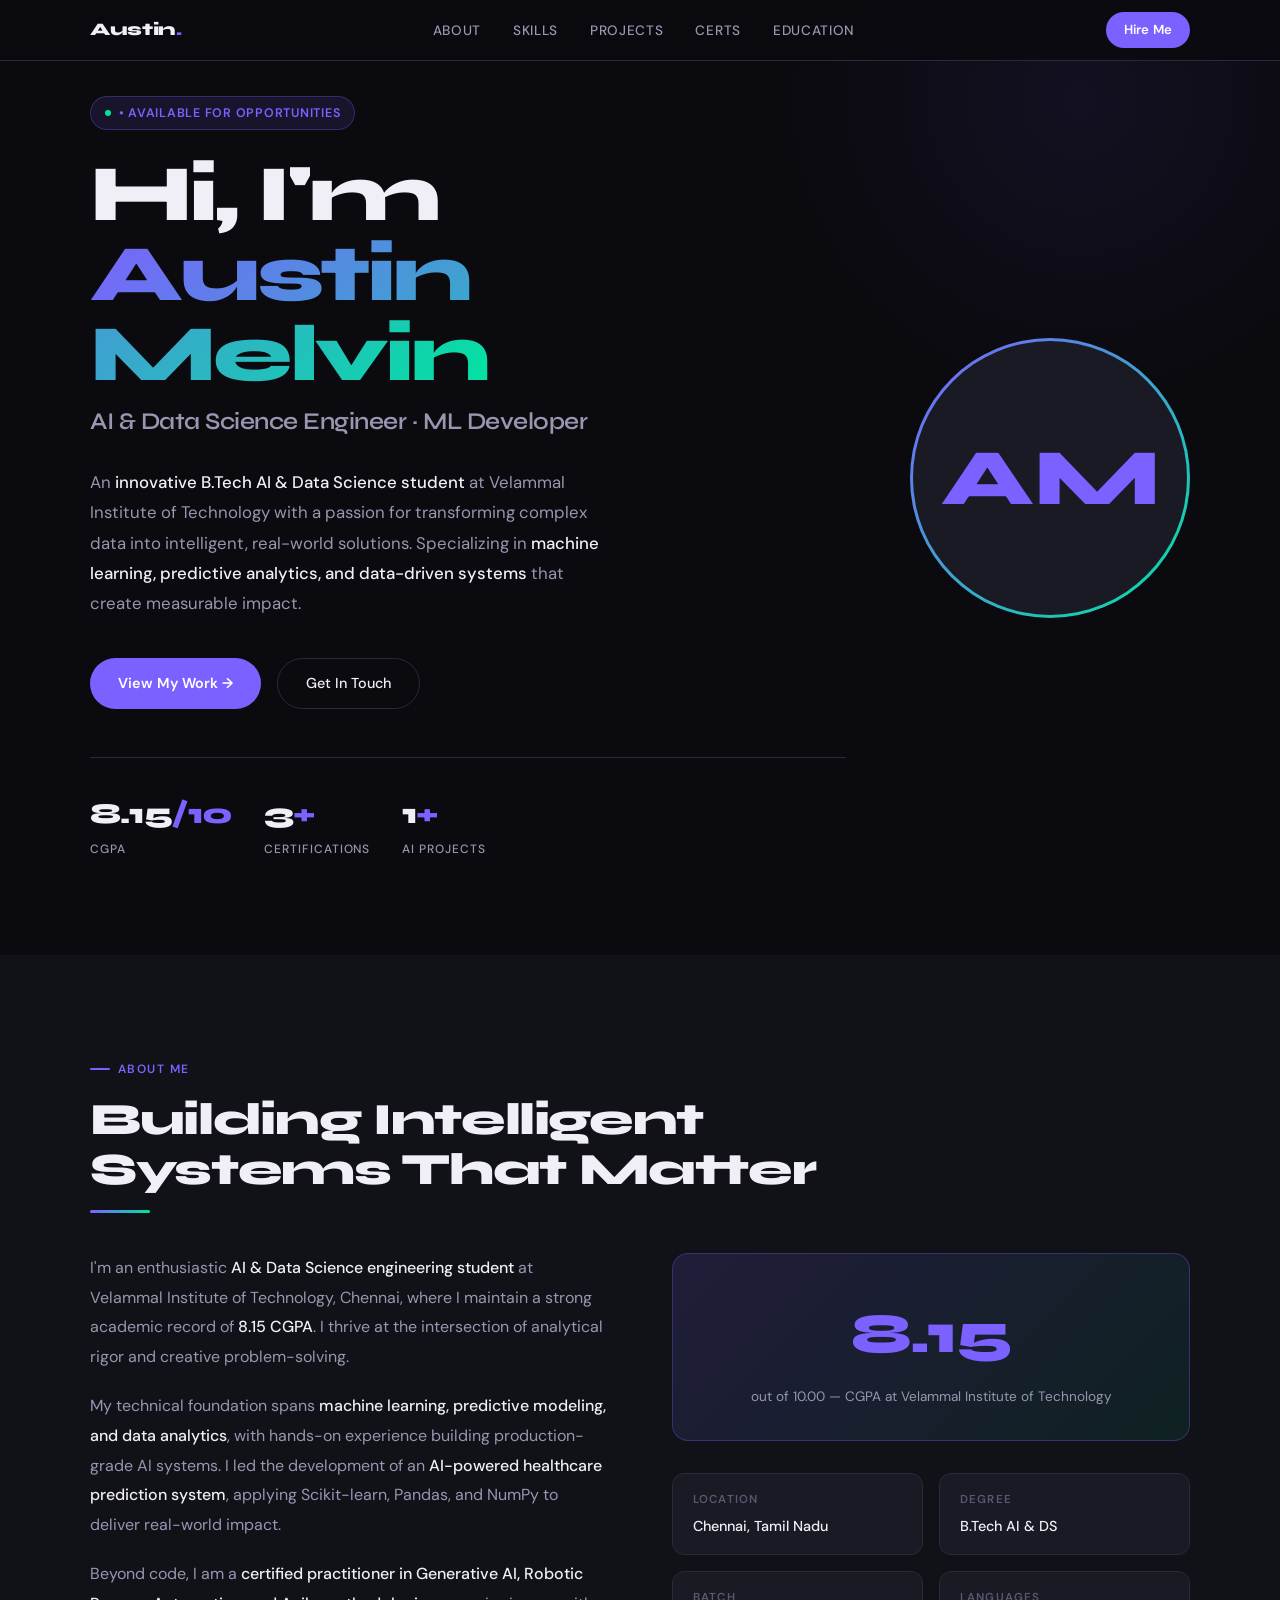
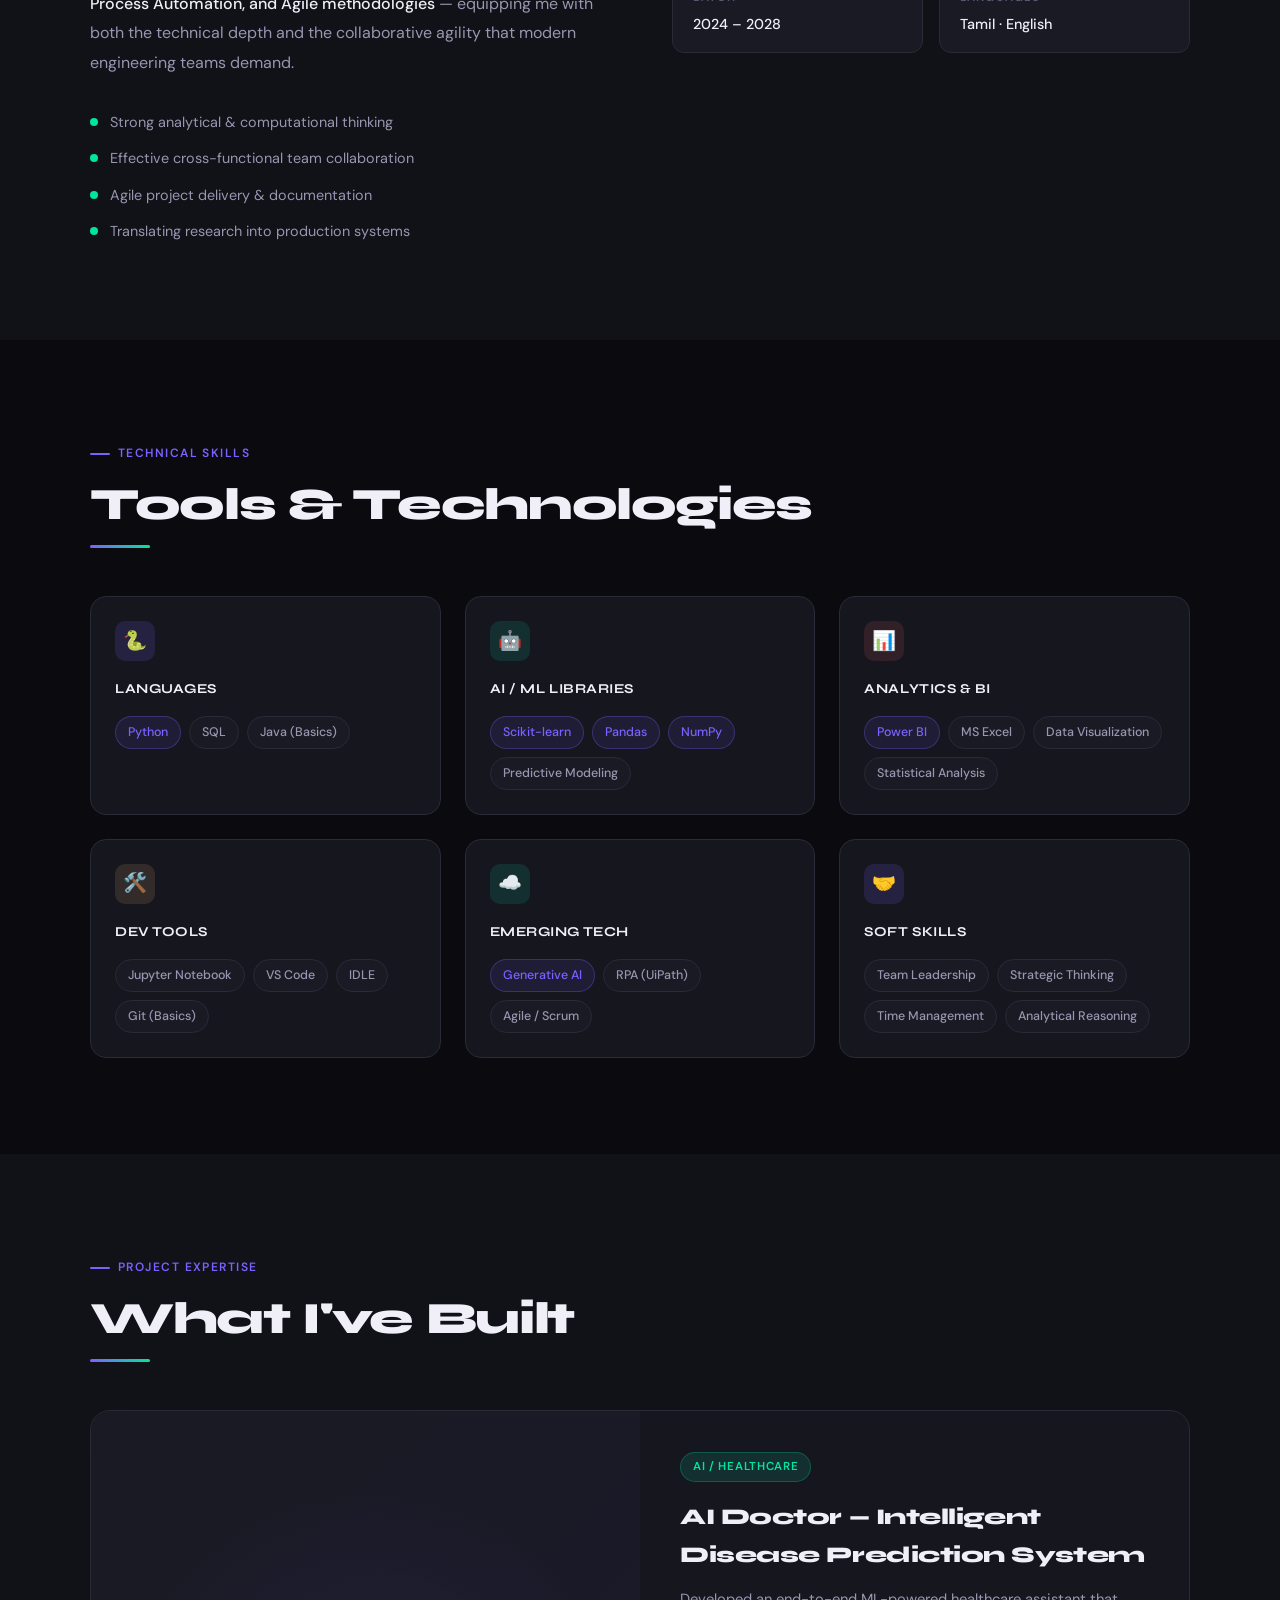
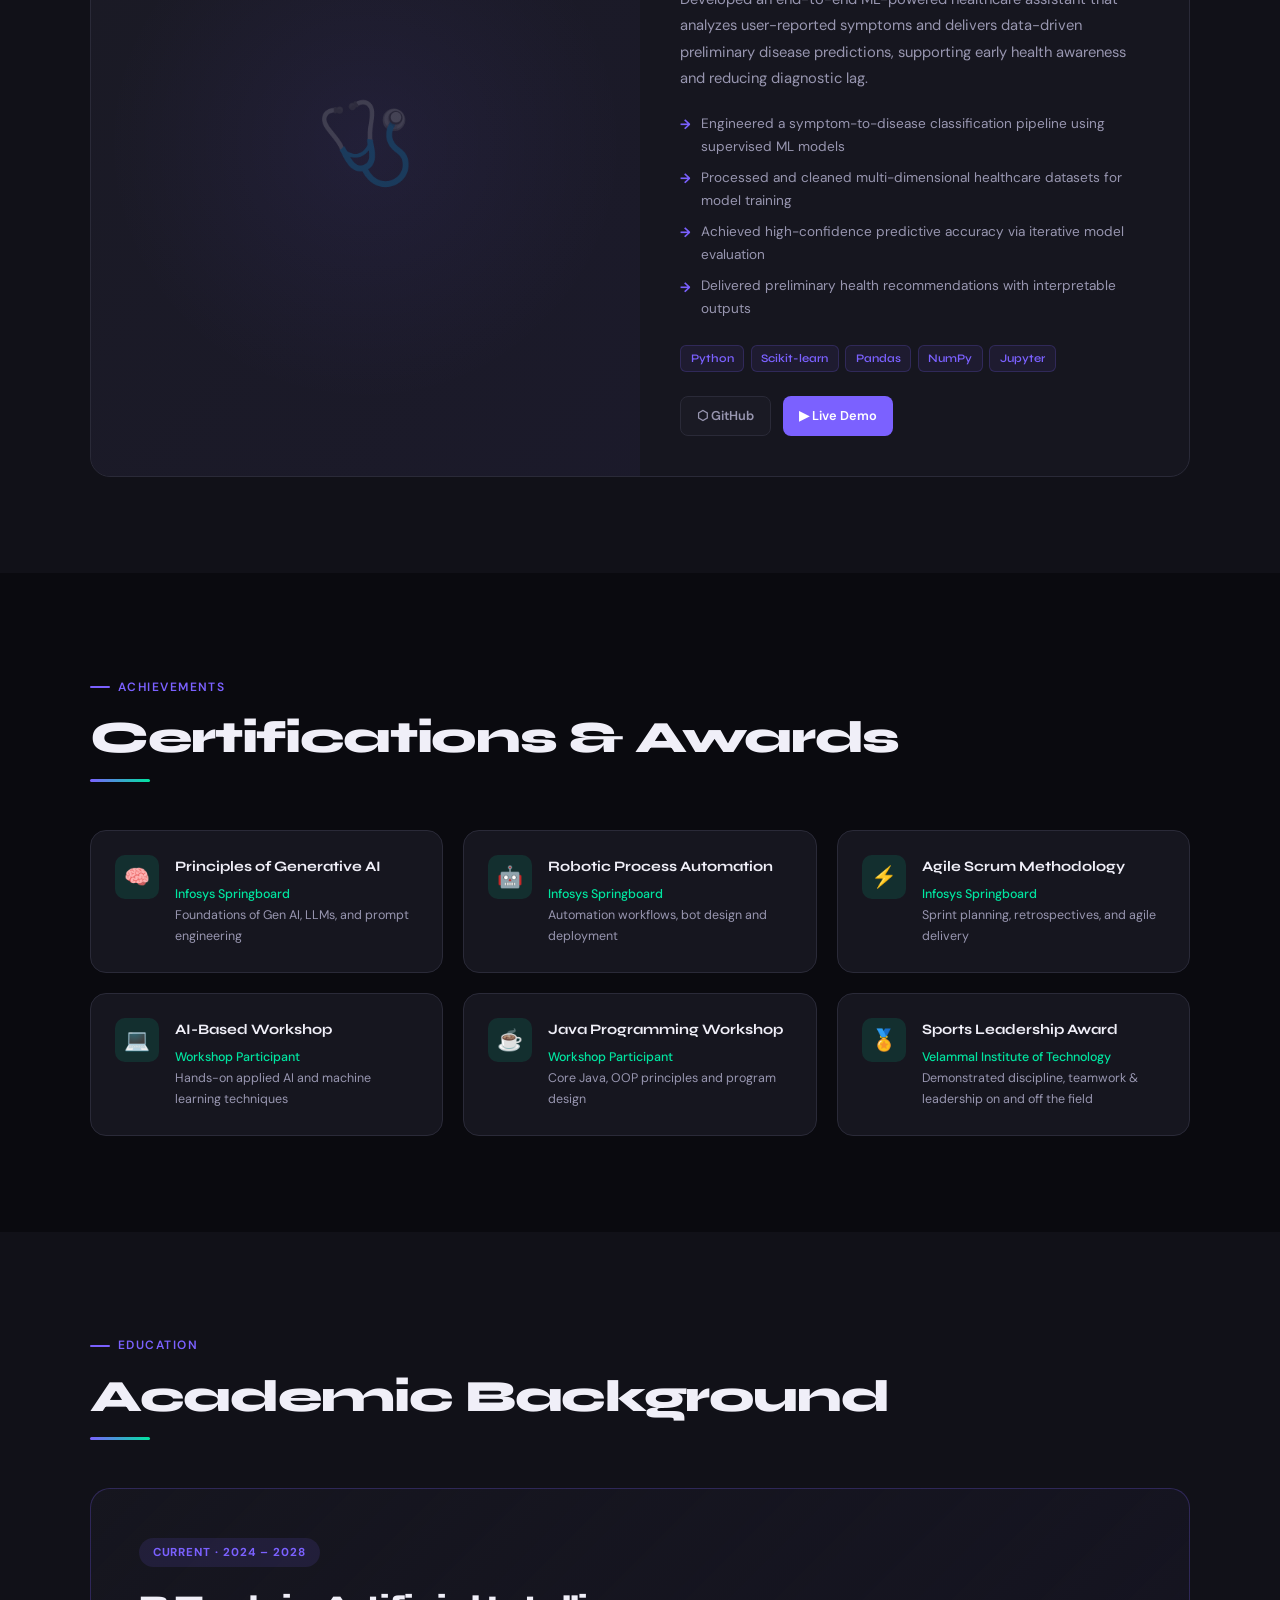
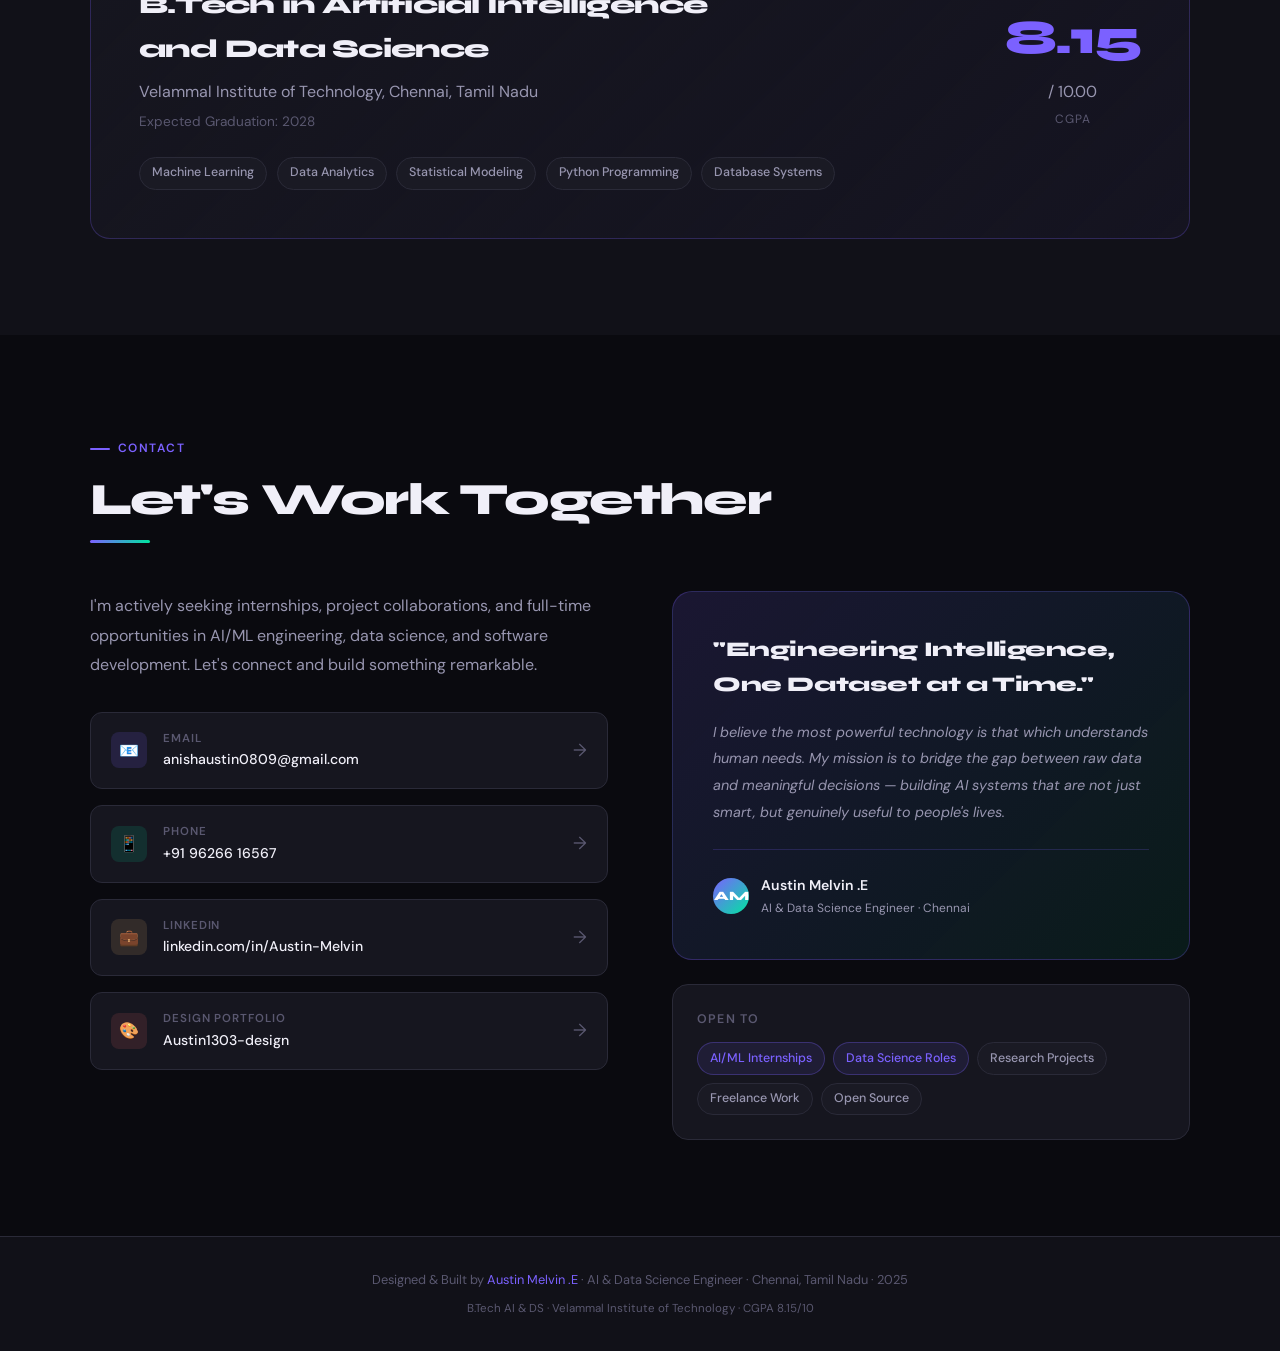
==== index.html @ 79f311dc "feat: Add index.html and vercel.json for Vercel deployment" ====
<!DOCTYPE html>
<html lang="en">
<head>
<meta charset="UTF-8">
<meta name="viewport" content="width=device-width, initial-scale=1.0">
<title>Austin Melvin | AI & Data Science Engineer</title>
<link href="https://fonts.googleapis.com/css2?family=Syne:wght@400;500;600;700;800&family=DM+Sans:ital,wght@0,300;0,400;0,500;1,300&display=swap" rel="stylesheet">
<style>
  *,*::before,*::after{box-sizing:border-box;margin:0;padding:0}
  :root{
    --bg:#0A0A0F;
    --bg2:#111118;
    --bg3:#1A1A24;
    --card:#16161F;
    --border:#2A2A38;
    --accent:#7B61FF;
    --accent2:#00E5A0;
    --accent3:#FF6B6B;
    --text:#F0EFF8;
    --muted:#9896B0;
    --subtle:#5A5870;
    --font-head:'Syne',sans-serif;
    --font-body:'DM Sans',sans-serif;
  }
  html{scroll-behavior:smooth}
  body{background:var(--bg);color:var(--text);font-family:var(--font-body);font-size:16px;line-height:1.7;overflow-x:hidden}

  /* NAV */
  nav{position:fixed;top:0;left:0;right:0;z-index:100;background:rgba(10,10,15,0.85);backdrop-filter:blur(16px);border-bottom:1px solid var(--border);padding:0 2rem}
  .nav-inner{max-width:1100px;margin:0 auto;display:flex;align-items:center;justify-content:space-between;height:60px}
  .nav-logo{font-family:var(--font-head);font-weight:800;font-size:1.1rem;color:var(--text);text-decoration:none;letter-spacing:-0.02em}
  .nav-logo span{color:var(--accent)}
  .nav-links{display:flex;gap:2rem;list-style:none}
  .nav-links a{color:var(--muted);text-decoration:none;font-size:0.85rem;font-weight:500;letter-spacing:0.05em;text-transform:uppercase;transition:color 0.2s}
  .nav-links a:hover{color:var(--text)}
  .nav-cta{background:var(--accent);color:#fff;padding:0.45rem 1.1rem;border-radius:100px;font-size:0.82rem;font-weight:600;text-decoration:none;letter-spacing:0.02em;transition:opacity 0.2s}
  .nav-cta:hover{opacity:0.85}

  /* SECTIONS */
  section{padding:6rem 2rem}
  .container{max-width:1100px;margin:0 auto}
  .section-label{display:inline-flex;align-items:center;gap:0.5rem;font-size:0.75rem;font-weight:600;letter-spacing:0.12em;text-transform:uppercase;color:var(--accent);margin-bottom:1rem}
  .section-label::before{content:'';width:20px;height:2px;background:var(--accent);border-radius:2px}
  h2.section-title{font-family:var(--font-head);font-size:clamp(2rem,4vw,2.8rem);font-weight:800;color:var(--text);letter-spacing:-0.03em;line-height:1.1;margin-bottom:1rem}

  /* HERO */
  #hero{min-height:100vh;display:flex;align-items:center;padding-top:6rem;position:relative;overflow:hidden}
  .hero-grid{display:grid;grid-template-columns:1fr auto;gap:4rem;align-items:center}
  .hero-tag{display:inline-flex;align-items:center;gap:0.5rem;background:rgba(123,97,255,0.12);border:1px solid rgba(123,97,255,0.3);color:var(--accent);padding:0.35rem 0.85rem;border-radius:100px;font-size:0.78rem;font-weight:600;letter-spacing:0.06em;text-transform:uppercase;margin-bottom:1.5rem}
  .hero-tag::before{content:'';width:6px;height:6px;border-radius:50%;background:var(--accent2);animation:pulse 2s infinite}
  @keyframes pulse{0%,100%{opacity:1}50%{opacity:0.3}}
  h1{font-family:var(--font-head);font-size:clamp(3rem,7vw,5rem);font-weight:800;letter-spacing:-0.04em;line-height:1;margin-bottom:0.5rem}
  h1 .name-accent{background:linear-gradient(135deg,var(--accent),var(--accent2));-webkit-background-clip:text;-webkit-text-fill-color:transparent;background-clip:text}
  .hero-role{font-family:var(--font-head);font-size:clamp(1.1rem,2.5vw,1.5rem);font-weight:600;color:var(--muted);margin-bottom:1.5rem;letter-spacing:-0.02em}
  .hero-bio{color:var(--muted);font-size:1.05rem;max-width:520px;margin-bottom:2.5rem;line-height:1.8}
  .hero-bio strong{color:var(--text);font-weight:500}
  .hero-actions{display:flex;gap:1rem;flex-wrap:wrap}
  .btn-primary{background:var(--accent);color:#fff;padding:0.75rem 1.75rem;border-radius:100px;font-size:0.9rem;font-weight:600;text-decoration:none;transition:all 0.2s;display:inline-flex;align-items:center;gap:0.5rem}
  .btn-primary:hover{background:#6a50ee;transform:translateY(-1px)}
  .btn-secondary{background:transparent;color:var(--text);border:1px solid var(--border);padding:0.75rem 1.75rem;border-radius:100px;font-size:0.9rem;font-weight:500;text-decoration:none;transition:all 0.2s}
  .btn-secondary:hover{border-color:var(--accent);color:var(--accent)}
  .hero-stats{display:flex;gap:2rem;margin-top:3rem;padding-top:2rem;border-top:1px solid var(--border)}
  .stat{text-align:left}
  .stat-num{font-family:var(--font-head);font-size:1.8rem;font-weight:800;color:var(--text);letter-spacing:-0.04em}
  .stat-num span{color:var(--accent)}
  .stat-label{font-size:0.75rem;color:var(--muted);text-transform:uppercase;letter-spacing:0.08em;font-weight:500}
  .hero-visual{width:280px;height:280px;position:relative;flex-shrink:0}
  .avatar-ring{width:280px;height:280px;border-radius:50%;background:linear-gradient(135deg,var(--accent),var(--accent2));padding:3px;animation:spin 12s linear infinite}
  @keyframes spin{from{transform:rotate(0deg)}to{transform:rotate(360deg)}}
  .avatar-inner{width:100%;height:100%;border-radius:50%;background:var(--bg3);display:flex;align-items:center;justify-content:center;font-family:var(--font-head);font-size:5rem;font-weight:800;color:var(--accent)}
  .hero-bg-orb{position:absolute;width:600px;height:600px;border-radius:50%;background:radial-gradient(circle,rgba(123,97,255,0.08) 0%,transparent 70%);top:-200px;right:-100px;pointer-events:none}

  /* ABOUT */
  #about{background:var(--bg2)}
  .about-grid{display:grid;grid-template-columns:1fr 1fr;gap:4rem;align-items:start}
  .about-text p{color:var(--muted);margin-bottom:1.25rem;font-size:1rem;line-height:1.85}
  .about-text p strong{color:var(--text);font-weight:500}
  .info-grid{display:grid;grid-template-columns:1fr 1fr;gap:1rem;margin-top:2rem}
  .info-item{background:var(--bg3);border:1px solid var(--border);border-radius:12px;padding:1rem 1.25rem}
  .info-label{font-size:0.72rem;text-transform:uppercase;letter-spacing:0.1em;color:var(--subtle);font-weight:600;margin-bottom:0.25rem}
  .info-val{font-size:0.9rem;color:var(--text);font-weight:500}
  .cgpa-card{background:linear-gradient(135deg,rgba(123,97,255,0.15),rgba(0,229,160,0.08));border:1px solid rgba(123,97,255,0.3);border-radius:16px;padding:2rem;text-align:center}
  .cgpa-num{font-family:var(--font-head);font-size:3.5rem;font-weight:800;color:var(--accent);letter-spacing:-0.04em}
  .cgpa-label{color:var(--muted);font-size:0.85rem;margin-top:0.25rem}
  .strength-list{margin-top:2rem;display:flex;flex-direction:column;gap:0.75rem}
  .strength-item{display:flex;align-items:center;gap:0.75rem;font-size:0.9rem;color:var(--muted)}
  .strength-dot{width:8px;height:8px;border-radius:50%;background:var(--accent2);flex-shrink:0}

  /* SKILLS */
  #skills{}
  .skills-grid{display:grid;grid-template-columns:repeat(auto-fit,minmax(260px,1fr));gap:1.5rem;margin-top:3rem}
  .skill-card{background:var(--card);border:1px solid var(--border);border-radius:16px;padding:1.5rem;transition:border-color 0.2s}
  .skill-card:hover{border-color:var(--accent)}
  .skill-card-icon{width:40px;height:40px;border-radius:10px;display:flex;align-items:center;justify-content:center;font-size:1.2rem;margin-bottom:1rem}
  .ic-purple{background:rgba(123,97,255,0.15)}
  .ic-teal{background:rgba(0,229,160,0.12)}
  .ic-coral{background:rgba(255,107,107,0.12)}
  .ic-amber{background:rgba(250,199,117,0.12)}
  .skill-card h3{font-family:var(--font-head);font-size:0.85rem;font-weight:700;color:var(--text);letter-spacing:0.04em;text-transform:uppercase;margin-bottom:1rem}
  .skill-tags{display:flex;flex-wrap:wrap;gap:0.5rem}
  .tag{background:var(--bg3);border:1px solid var(--border);color:var(--muted);padding:0.3rem 0.75rem;border-radius:100px;font-size:0.78rem;font-weight:500;transition:all 0.2s}
  .tag:hover{border-color:var(--accent);color:var(--accent)}
  .tag.featured{background:rgba(123,97,255,0.1);border-color:rgba(123,97,255,0.3);color:var(--accent)}

  /* PROJECTS */
  #projects{background:var(--bg2)}
  .projects-grid{display:grid;gap:2rem;margin-top:3rem}
  .project-card{background:var(--card);border:1px solid var(--border);border-radius:20px;overflow:hidden;display:grid;grid-template-columns:1fr 1fr;transition:transform 0.2s,border-color 0.2s}
  .project-card:hover{transform:translateY(-3px);border-color:rgba(123,97,255,0.4)}
  .project-visual{background:linear-gradient(135deg,var(--bg3) 0%,rgba(123,97,255,0.05) 100%);padding:3rem;display:flex;align-items:center;justify-content:center;position:relative;overflow:hidden}
  .project-visual::after{content:'';position:absolute;inset:0;background:radial-gradient(circle at 50% 50%,rgba(123,97,255,0.08),transparent 60%)}
  .project-icon-big{font-family:var(--font-head);font-size:5rem;font-weight:800;color:rgba(123,97,255,0.2);position:relative;z-index:1}
  .project-content{padding:2.5rem}
  .project-badge{display:inline-block;background:rgba(0,229,160,0.12);color:var(--accent2);border:1px solid rgba(0,229,160,0.25);padding:0.25rem 0.75rem;border-radius:100px;font-size:0.72rem;font-weight:600;letter-spacing:0.06em;text-transform:uppercase;margin-bottom:1rem}
  .project-content h3{font-family:var(--font-head);font-size:1.4rem;font-weight:800;color:var(--text);letter-spacing:-0.02em;margin-bottom:0.75rem}
  .project-content p{color:var(--muted);font-size:0.92rem;line-height:1.8;margin-bottom:1.25rem}
  .project-features{list-style:none;margin-bottom:1.5rem;display:flex;flex-direction:column;gap:0.5rem}
  .project-features li{display:flex;align-items:flex-start;gap:0.6rem;font-size:0.85rem;color:var(--muted)}
  .project-features li::before{content:'→';color:var(--accent);font-weight:700;flex-shrink:0;margin-top:0.1em}
  .project-tech{display:flex;flex-wrap:wrap;gap:0.4rem;margin-bottom:1.5rem}
  .tech-tag{background:rgba(123,97,255,0.08);border:1px solid rgba(123,97,255,0.2);color:var(--accent);padding:0.2rem 0.6rem;border-radius:6px;font-size:0.72rem;font-weight:600;font-family:var(--font-head)}
  .project-links{display:flex;gap:0.75rem}
  .link-btn{display:inline-flex;align-items:center;gap:0.4rem;padding:0.5rem 1rem;border-radius:8px;font-size:0.8rem;font-weight:600;text-decoration:none;transition:all 0.2s}
  .link-github{background:var(--bg3);color:var(--muted);border:1px solid var(--border)}
  .link-github:hover{border-color:var(--text);color:var(--text)}
  .link-live{background:var(--accent);color:#fff}
  .link-live:hover{background:#6a50ee}

  /* CERTIFICATIONS */
  #certifications{}
  .cert-grid{display:grid;grid-template-columns:repeat(auto-fit,minmax(280px,1fr));gap:1.25rem;margin-top:3rem}
  .cert-card{background:var(--card);border:1px solid var(--border);border-radius:16px;padding:1.5rem;display:flex;gap:1rem;align-items:flex-start;transition:border-color 0.2s}
  .cert-card:hover{border-color:rgba(0,229,160,0.35)}
  .cert-icon{width:44px;height:44px;border-radius:10px;background:rgba(0,229,160,0.12);display:flex;align-items:center;justify-content:center;flex-shrink:0;font-size:1.3rem}
  .cert-body h4{font-family:var(--font-head);font-size:0.9rem;font-weight:700;color:var(--text);margin-bottom:0.3rem}
  .cert-body p{font-size:0.78rem;color:var(--muted)}
  .cert-org{color:var(--accent2);font-weight:500;font-size:0.78rem;margin-top:0.25rem}

  /* EDUCATION */
  #education{background:var(--bg2)}
  .edu-card{background:linear-gradient(135deg,var(--card) 0%,rgba(123,97,255,0.04) 100%);border:1px solid rgba(123,97,255,0.25);border-radius:20px;padding:3rem;display:grid;grid-template-columns:1fr auto;gap:2rem;align-items:center;margin-top:3rem}
  .edu-tag{display:inline-block;background:rgba(123,97,255,0.12);color:var(--accent);padding:0.3rem 0.85rem;border-radius:100px;font-size:0.72rem;font-weight:700;letter-spacing:0.08em;text-transform:uppercase;margin-bottom:1rem}
  .edu-card h3{font-family:var(--font-head);font-size:1.6rem;font-weight:800;color:var(--text);letter-spacing:-0.03em;margin-bottom:0.5rem}
  .edu-card .institution{color:var(--muted);font-size:1rem;margin-bottom:0.25rem}
  .edu-card .year{color:var(--subtle);font-size:0.85rem}
  .cgpa-big{text-align:center}
  .cgpa-big .num{font-family:var(--font-head);font-size:3rem;font-weight:800;color:var(--accent);display:block;letter-spacing:-0.04em}
  .cgpa-big .denom{font-size:1rem;color:var(--muted)}
  .cgpa-big .lbl{font-size:0.75rem;color:var(--subtle);text-transform:uppercase;letter-spacing:0.08em;margin-top:0.25rem}

  /* CONTACT */
  #contact{}
  .contact-grid{display:grid;grid-template-columns:1fr 1fr;gap:4rem;margin-top:3rem;align-items:start}
  .contact-text p{color:var(--muted);line-height:1.85;margin-bottom:2rem}
  .contact-links{display:flex;flex-direction:column;gap:1rem}
  .contact-link{display:flex;align-items:center;gap:1rem;padding:1rem 1.25rem;background:var(--card);border:1px solid var(--border);border-radius:12px;text-decoration:none;transition:all 0.2s;color:var(--text)}
  .contact-link:hover{border-color:var(--accent);transform:translateX(4px)}
  .contact-link-icon{width:36px;height:36px;border-radius:8px;display:flex;align-items:center;justify-content:center;font-size:1rem;flex-shrink:0}
  .contact-link-text{flex:1}
  .contact-link-label{font-size:0.72rem;text-transform:uppercase;letter-spacing:0.08em;color:var(--subtle);font-weight:600}
  .contact-link-val{font-size:0.88rem;color:var(--text);font-weight:500}
  .contact-link-arrow{color:var(--subtle);font-size:1.1rem;transition:transform 0.2s}
  .contact-link:hover .contact-link-arrow{transform:translateX(3px);color:var(--accent)}
  .brand-card{background:linear-gradient(135deg,rgba(123,97,255,0.15),rgba(0,229,160,0.08));border:1px solid rgba(123,97,255,0.25);border-radius:20px;padding:2.5rem}
  .brand-card h3{font-family:var(--font-head);font-size:1.3rem;font-weight:800;color:var(--text);margin-bottom:1rem;letter-spacing:-0.02em}
  .brand-card p{color:var(--muted);font-size:0.9rem;line-height:1.85;font-style:italic}
  .brand-signature{margin-top:1.5rem;padding-top:1.5rem;border-top:1px solid rgba(123,97,255,0.2);display:flex;align-items:center;gap:0.75rem}
  .sig-avatar{width:36px;height:36px;border-radius:50%;background:linear-gradient(135deg,var(--accent),var(--accent2));display:flex;align-items:center;justify-content:center;font-family:var(--font-head);font-weight:800;font-size:0.8rem;color:#fff}
  .sig-name{font-weight:600;font-size:0.88rem;color:var(--text)}
  .sig-role{font-size:0.75rem;color:var(--muted)}

  /* FOOTER */
  footer{background:var(--bg2);border-top:1px solid var(--border);padding:2rem;text-align:center;color:var(--subtle);font-size:0.8rem}
  footer span{color:var(--accent)}

  /* DIVIDER */
  .divider{width:60px;height:3px;background:linear-gradient(90deg,var(--accent),var(--accent2));border-radius:3px;margin:1rem 0 2.5rem}

  @media(max-width:768px){
    .hero-grid,.about-grid,.contact-grid{grid-template-columns:1fr}
    .hero-visual{display:none}
    .project-card{grid-template-columns:1fr}
    .edu-card{grid-template-columns:1fr}
    nav{padding:0 1rem}
    .nav-links{display:none}
  }
</style>
</head>
<body>

<nav>
  <div class="nav-inner">
    <a href="#hero" class="nav-logo">Austin<span>.</span></a>
    <ul class="nav-links">
      <li><a href="#about">About</a></li>
      <li><a href="#skills">Skills</a></li>
      <li><a href="#projects">Projects</a></li>
      <li><a href="#certifications">Certs</a></li>
      <li><a href="#education">Education</a></li>
    </ul>
    <a href="#contact" class="nav-cta">Hire Me</a>
  </div>
</nav>

<!-- HERO -->
<section id="hero">
  <div class="hero-bg-orb"></div>
  <div class="container">
    <div class="hero-grid">
      <div>
        <div class="hero-tag">&#x2022; Available for Opportunities</div>
        <h1>Hi, I'm<br><span class="name-accent">Austin Melvin</span></h1>
        <p class="hero-role">AI & Data Science Engineer · ML Developer</p>
        <p class="hero-bio">
          An <strong>innovative B.Tech AI & Data Science student</strong> at Velammal Institute of Technology with a passion for transforming complex data into intelligent, real-world solutions. Specializing in <strong>machine learning, predictive analytics, and data-driven systems</strong> that create measurable impact.
        </p>
        <div class="hero-actions">
          <a href="#projects" class="btn-primary">View My Work →</a>
          <a href="mailto:anishaustin0809@gmail.com" class="btn-secondary">Get In Touch</a>
        </div>
        <div class="hero-stats">
          <div class="stat">
            <div class="stat-num">8.15<span>/10</span></div>
            <div class="stat-label">CGPA</div>
          </div>
          <div class="stat">
            <div class="stat-num">3<span>+</span></div>
            <div class="stat-label">Certifications</div>
          </div>
          <div class="stat">
            <div class="stat-num">1<span>+</span></div>
            <div class="stat-label">AI Projects</div>
          </div>
        </div>
      </div>
      <div class="hero-visual">
        <div class="avatar-ring">
          <div class="avatar-inner">AM</div>
        </div>
      </div>
    </div>
  </div>
</section>

<!-- ABOUT -->
<section id="about">
  <div class="container">
    <div class="section-label">About Me</div>
    <h2 class="section-title">Building Intelligent<br>Systems That Matter</h2>
    <div class="divider"></div>
    <div class="about-grid">
      <div class="about-text">
        <p>I'm an enthusiastic <strong>AI & Data Science engineering student</strong> at Velammal Institute of Technology, Chennai, where I maintain a strong academic record of <strong>8.15 CGPA</strong>. I thrive at the intersection of analytical rigor and creative problem-solving.</p>
        <p>My technical foundation spans <strong>machine learning, predictive modeling, and data analytics</strong>, with hands-on experience building production-grade AI systems. I led the development of an <strong>AI-powered healthcare prediction system</strong>, applying Scikit-learn, Pandas, and NumPy to deliver real-world impact.</p>
        <p>Beyond code, I am a <strong>certified practitioner in Generative AI, Robotic Process Automation, and Agile methodologies</strong> — equipping me with both the technical depth and the collaborative agility that modern engineering teams demand.</p>
        <div class="strength-list">
          <div class="strength-item"><div class="strength-dot"></div>Strong analytical & computational thinking</div>
          <div class="strength-item"><div class="strength-dot"></div>Effective cross-functional team collaboration</div>
          <div class="strength-item"><div class="strength-dot"></div>Agile project delivery & documentation</div>
          <div class="strength-item"><div class="strength-dot"></div>Translating research into production systems</div>
        </div>
      </div>
      <div>
        <div class="cgpa-card" style="margin-bottom:1.5rem">
          <div class="cgpa-num">8.15</div>
          <div class="cgpa-label">out of 10.00 — CGPA at Velammal Institute of Technology</div>
        </div>
        <div class="info-grid">
          <div class="info-item">
            <div class="info-label">Location</div>
            <div class="info-val">Chennai, Tamil Nadu</div>
          </div>
          <div class="info-item">
            <div class="info-label">Degree</div>
            <div class="info-val">B.Tech AI & DS</div>
          </div>
          <div class="info-item">
            <div class="info-label">Batch</div>
            <div class="info-val">2024 – 2028</div>
          </div>
          <div class="info-item">
            <div class="info-label">Languages</div>
            <div class="info-val">Tamil · English</div>
          </div>
        </div>
      </div>
    </div>
  </div>
</section>

<!-- SKILLS -->
<section id="skills">
  <div class="container">
    <div class="section-label">Technical Skills</div>
    <h2 class="section-title">Tools & Technologies</h2>
    <div class="divider"></div>
    <div class="skills-grid">
      <div class="skill-card">
        <div class="skill-card-icon ic-purple">🐍</div>
        <h3>Languages</h3>
        <div class="skill-tags">
          <span class="tag featured">Python</span>
          <span class="tag">SQL</span>
          <span class="tag">Java (Basics)</span>
        </div>
      </div>
      <div class="skill-card">
        <div class="skill-card-icon ic-teal">🤖</div>
        <h3>AI / ML Libraries</h3>
        <div class="skill-tags">
          <span class="tag featured">Scikit-learn</span>
          <span class="tag featured">Pandas</span>
          <span class="tag featured">NumPy</span>
          <span class="tag">Predictive Modeling</span>
        </div>
      </div>
      <div class="skill-card">
        <div class="skill-card-icon ic-coral">📊</div>
        <h3>Analytics & BI</h3>
        <div class="skill-tags">
          <span class="tag featured">Power BI</span>
          <span class="tag">MS Excel</span>
          <span class="tag">Data Visualization</span>
          <span class="tag">Statistical Analysis</span>
        </div>
      </div>
      <div class="skill-card">
        <div class="skill-card-icon ic-amber">🛠️</div>
        <h3>Dev Tools</h3>
        <div class="skill-tags">
          <span class="tag">Jupyter Notebook</span>
          <span class="tag">VS Code</span>
          <span class="tag">IDLE</span>
          <span class="tag">Git (Basics)</span>
        </div>
      </div>
      <div class="skill-card">
        <div class="skill-card-icon ic-teal">☁️</div>
        <h3>Emerging Tech</h3>
        <div class="skill-tags">
          <span class="tag featured">Generative AI</span>
          <span class="tag">RPA (UiPath)</span>
          <span class="tag">Agile / Scrum</span>
        </div>
      </div>
      <div class="skill-card">
        <div class="skill-card-icon ic-purple">🤝</div>
        <h3>Soft Skills</h3>
        <div class="skill-tags">
          <span class="tag">Team Leadership</span>
          <span class="tag">Strategic Thinking</span>
          <span class="tag">Time Management</span>
          <span class="tag">Analytical Reasoning</span>
        </div>
      </div>
    </div>
  </div>
</section>

<!-- PROJECTS -->
<section id="projects">
  <div class="container">
    <div class="section-label">Project Expertise</div>
    <h2 class="section-title">What I've Built</h2>
    <div class="divider"></div>
    <div class="projects-grid">
      <div class="project-card">
        <div class="project-visual">
          <div class="project-icon-big">🩺</div>
        </div>
        <div class="project-content">
          <div class="project-badge">AI / Healthcare</div>
          <h3>AI Doctor — Intelligent Disease Prediction System</h3>
          <p>Developed an end-to-end ML-powered healthcare assistant that analyzes user-reported symptoms and delivers data-driven preliminary disease predictions, supporting early health awareness and reducing diagnostic lag.</p>
          <ul class="project-features">
            <li>Engineered a symptom-to-disease classification pipeline using supervised ML models</li>
            <li>Processed and cleaned multi-dimensional healthcare datasets for model training</li>
            <li>Achieved high-confidence predictive accuracy via iterative model evaluation</li>
            <li>Delivered preliminary health recommendations with interpretable outputs</li>
          </ul>
          <div class="project-tech">
            <span class="tech-tag">Python</span>
            <span class="tech-tag">Scikit-learn</span>
            <span class="tech-tag">Pandas</span>
            <span class="tech-tag">NumPy</span>
            <span class="tech-tag">Jupyter</span>
          </div>
          <div class="project-links">
            <a href="https://github.com/Austin1303-design/mediai-doctor" target="_blank" class="link-btn link-github">⬡ GitHub</a>
            <a href="https://github.com/Austin1303-design/mediai-doctor" target="_blank" class="link-btn link-live">▶ Live Demo</a>
          </div>
        </div>
      </div>
    </div>
  </div>
</section>

<!-- CERTIFICATIONS -->
<section id="certifications">
  <div class="container">
    <div class="section-label">Achievements</div>
    <h2 class="section-title">Certifications & Awards</h2>
    <div class="divider"></div>
    <div class="cert-grid">
      <div class="cert-card">
        <div class="cert-icon">🧠</div>
        <div class="cert-body">
          <h4>Principles of Generative AI</h4>
          <div class="cert-org">Infosys Springboard</div>
          <p>Foundations of Gen AI, LLMs, and prompt engineering</p>
        </div>
      </div>
      <div class="cert-card">
        <div class="cert-icon">🤖</div>
        <div class="cert-body">
          <h4>Robotic Process Automation</h4>
          <div class="cert-org">Infosys Springboard</div>
          <p>Automation workflows, bot design and deployment</p>
        </div>
      </div>
      <div class="cert-card">
        <div class="cert-icon">⚡</div>
        <div class="cert-body">
          <h4>Agile Scrum Methodology</h4>
          <div class="cert-org">Infosys Springboard</div>
          <p>Sprint planning, retrospectives, and agile delivery</p>
        </div>
      </div>
      <div class="cert-card">
        <div class="cert-icon">💻</div>
        <div class="cert-body">
          <h4>AI-Based Workshop</h4>
          <div class="cert-org">Workshop Participant</div>
          <p>Hands-on applied AI and machine learning techniques</p>
        </div>
      </div>
      <div class="cert-card">
        <div class="cert-icon">☕</div>
        <div class="cert-body">
          <h4>Java Programming Workshop</h4>
          <div class="cert-org">Workshop Participant</div>
          <p>Core Java, OOP principles and program design</p>
        </div>
      </div>
      <div class="cert-card">
        <div class="cert-icon">🏅</div>
        <div class="cert-body">
          <h4>Sports Leadership Award</h4>
          <div class="cert-org">Velammal Institute of Technology</div>
          <p>Demonstrated discipline, teamwork & leadership on and off the field</p>
        </div>
      </div>
    </div>
  </div>
</section>

<!-- EDUCATION -->
<section id="education">
  <div class="container">
    <div class="section-label">Education</div>
    <h2 class="section-title">Academic Background</h2>
    <div class="divider"></div>
    <div class="edu-card">
      <div>
        <div class="edu-tag">Current · 2024 – 2028</div>
        <h3>B.Tech in Artificial Intelligence<br>and Data Science</h3>
        <p class="institution">Velammal Institute of Technology, Chennai, Tamil Nadu</p>
        <p class="year">Expected Graduation: 2028</p>
        <div style="margin-top:1.5rem;display:flex;flex-wrap:wrap;gap:0.6rem">
          <span class="tag">Machine Learning</span>
          <span class="tag">Data Analytics</span>
          <span class="tag">Statistical Modeling</span>
          <span class="tag">Python Programming</span>
          <span class="tag">Database Systems</span>
        </div>
      </div>
      <div class="cgpa-big">
        <span class="num">8.15</span>
        <span class="denom">/ 10.00</span>
        <div class="lbl">CGPA</div>
      </div>
    </div>
  </div>
</section>

<!-- CONTACT -->
<section id="contact">
  <div class="container">
    <div class="section-label">Contact</div>
    <h2 class="section-title">Let's Work Together</h2>
    <div class="divider"></div>
    <div class="contact-grid">
      <div>
        <div class="contact-text">
          <p>I'm actively seeking internships, project collaborations, and full-time opportunities in AI/ML engineering, data science, and software development. Let's connect and build something remarkable.</p>
        </div>
        <div class="contact-links">
          <a href="mailto:anishaustin0809@gmail.com" class="contact-link">
            <div class="contact-link-icon ic-purple">📧</div>
            <div class="contact-link-text">
              <div class="contact-link-label">Email</div>
              <div class="contact-link-val">anishaustin0809@gmail.com</div>
            </div>
            <div class="contact-link-arrow">→</div>
          </a>
          <a href="tel:+919626616567" class="contact-link">
            <div class="contact-link-icon ic-teal">📱</div>
            <div class="contact-link-text">
              <div class="contact-link-label">Phone</div>
              <div class="contact-link-val">+91 96266 16567</div>
            </div>
            <div class="contact-link-arrow">→</div>
          </a>
          <a href="https://www.linkedin.com/in/austin-melvin-031b37413" target="_blank" class="contact-link">
            <div class="contact-link-icon ic-amber">💼</div>
            <div class="contact-link-text">
              <div class="contact-link-label">LinkedIn</div>
              <div class="contact-link-val">linkedin.com/in/Austin-Melvin</div>
            </div>
            <div class="contact-link-arrow">→</div>
          </a>
          <a href="https://behance.net/Austin1303-design" target="_blank" class="contact-link">
            <div class="contact-link-icon ic-coral">🎨</div>
            <div class="contact-link-text">
              <div class="contact-link-label">Design Portfolio</div>
              <div class="contact-link-val">Austin1303-design</div>
            </div>
            <div class="contact-link-arrow">→</div>
          </a>
        </div>
      </div>
      <div>
        <div class="brand-card">
          <h3>"Engineering Intelligence,<br>One Dataset at a Time."</h3>
          <p>I believe the most powerful technology is that which understands human needs. My mission is to bridge the gap between raw data and meaningful decisions — building AI systems that are not just smart, but genuinely useful to people's lives.</p>
          <div class="brand-signature">
            <div class="sig-avatar">AM</div>
            <div>
              <div class="sig-name">Austin Melvin .E</div>
              <div class="sig-role">AI & Data Science Engineer · Chennai</div>
            </div>
          </div>
        </div>
        <div style="margin-top:1.5rem;background:var(--card);border:1px solid var(--border);border-radius:16px;padding:1.5rem">
          <div style="font-size:0.78rem;text-transform:uppercase;letter-spacing:0.1em;color:var(--subtle);font-weight:600;margin-bottom:0.75rem">Open To</div>
          <div style="display:flex;flex-wrap:wrap;gap:0.5rem">
            <span class="tag featured">AI/ML Internships</span>
            <span class="tag featured">Data Science Roles</span>
            <span class="tag">Research Projects</span>
            <span class="tag">Freelance Work</span>
            <span class="tag">Open Source</span>
          </div>
        </div>
      </div>
    </div>
  </div>
</section>

<footer>
  <p>Designed & Built by <span>Austin Melvin .E</span> · AI & Data Science Engineer · Chennai, Tamil Nadu · 2025</p>
  <p style="margin-top:0.5rem;font-size:0.72rem">B.Tech AI & DS · Velammal Institute of Technology · CGPA 8.15/10</p>
</footer>

<script>
  document.querySelectorAll('a[href^="#"]').forEach(a=>{
    a.addEventListener('click',e=>{
      const t=document.querySelector(a.getAttribute('href'));
      if(t){e.preventDefault();t.scrollIntoView({behavior:'smooth'})}
    })
  });
  const obs=new IntersectionObserver(entries=>{
    entries.forEach(e=>{if(e.isIntersecting)e.target.style.opacity='1'})
  },{threshold:0.1});
  document.querySelectorAll('section').forEach(s=>{
    s.style.transition='opacity 0.6s ease';
    obs.observe(s);
  });
</script>
</body>
</html>
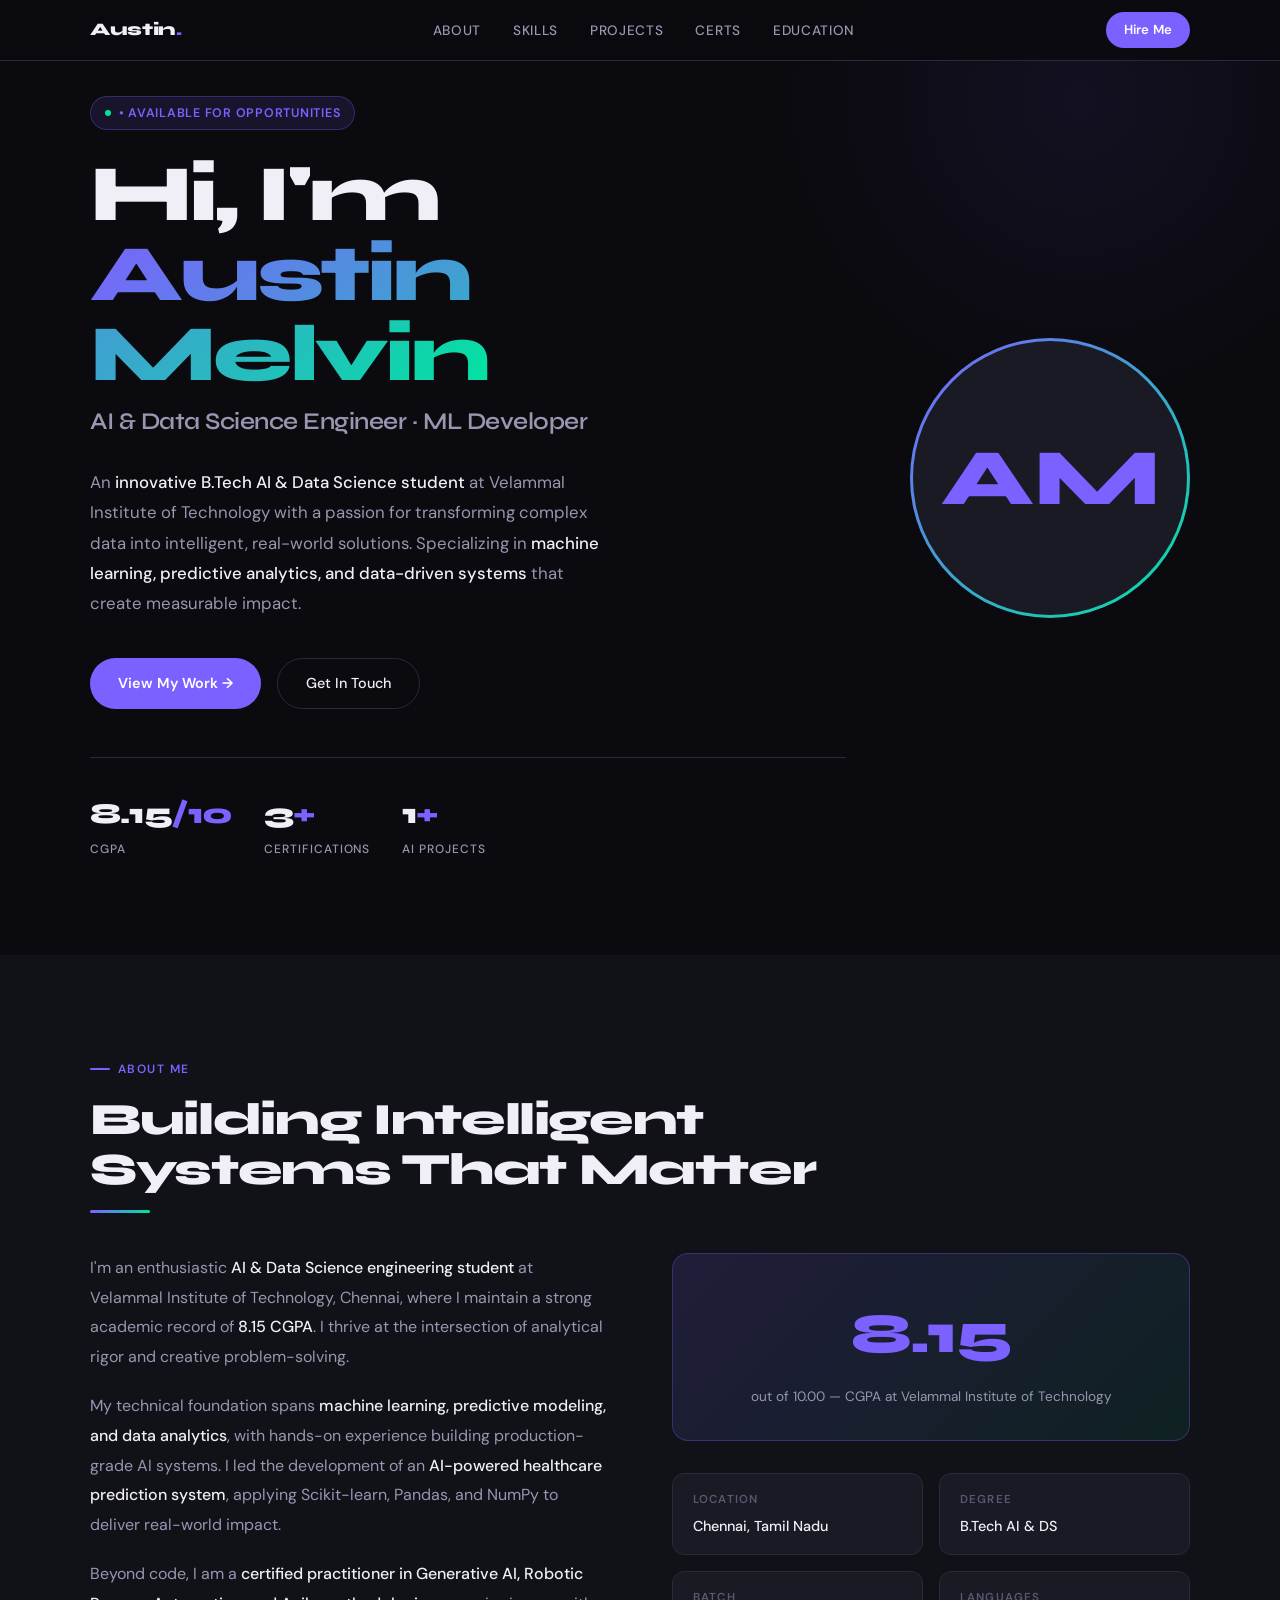
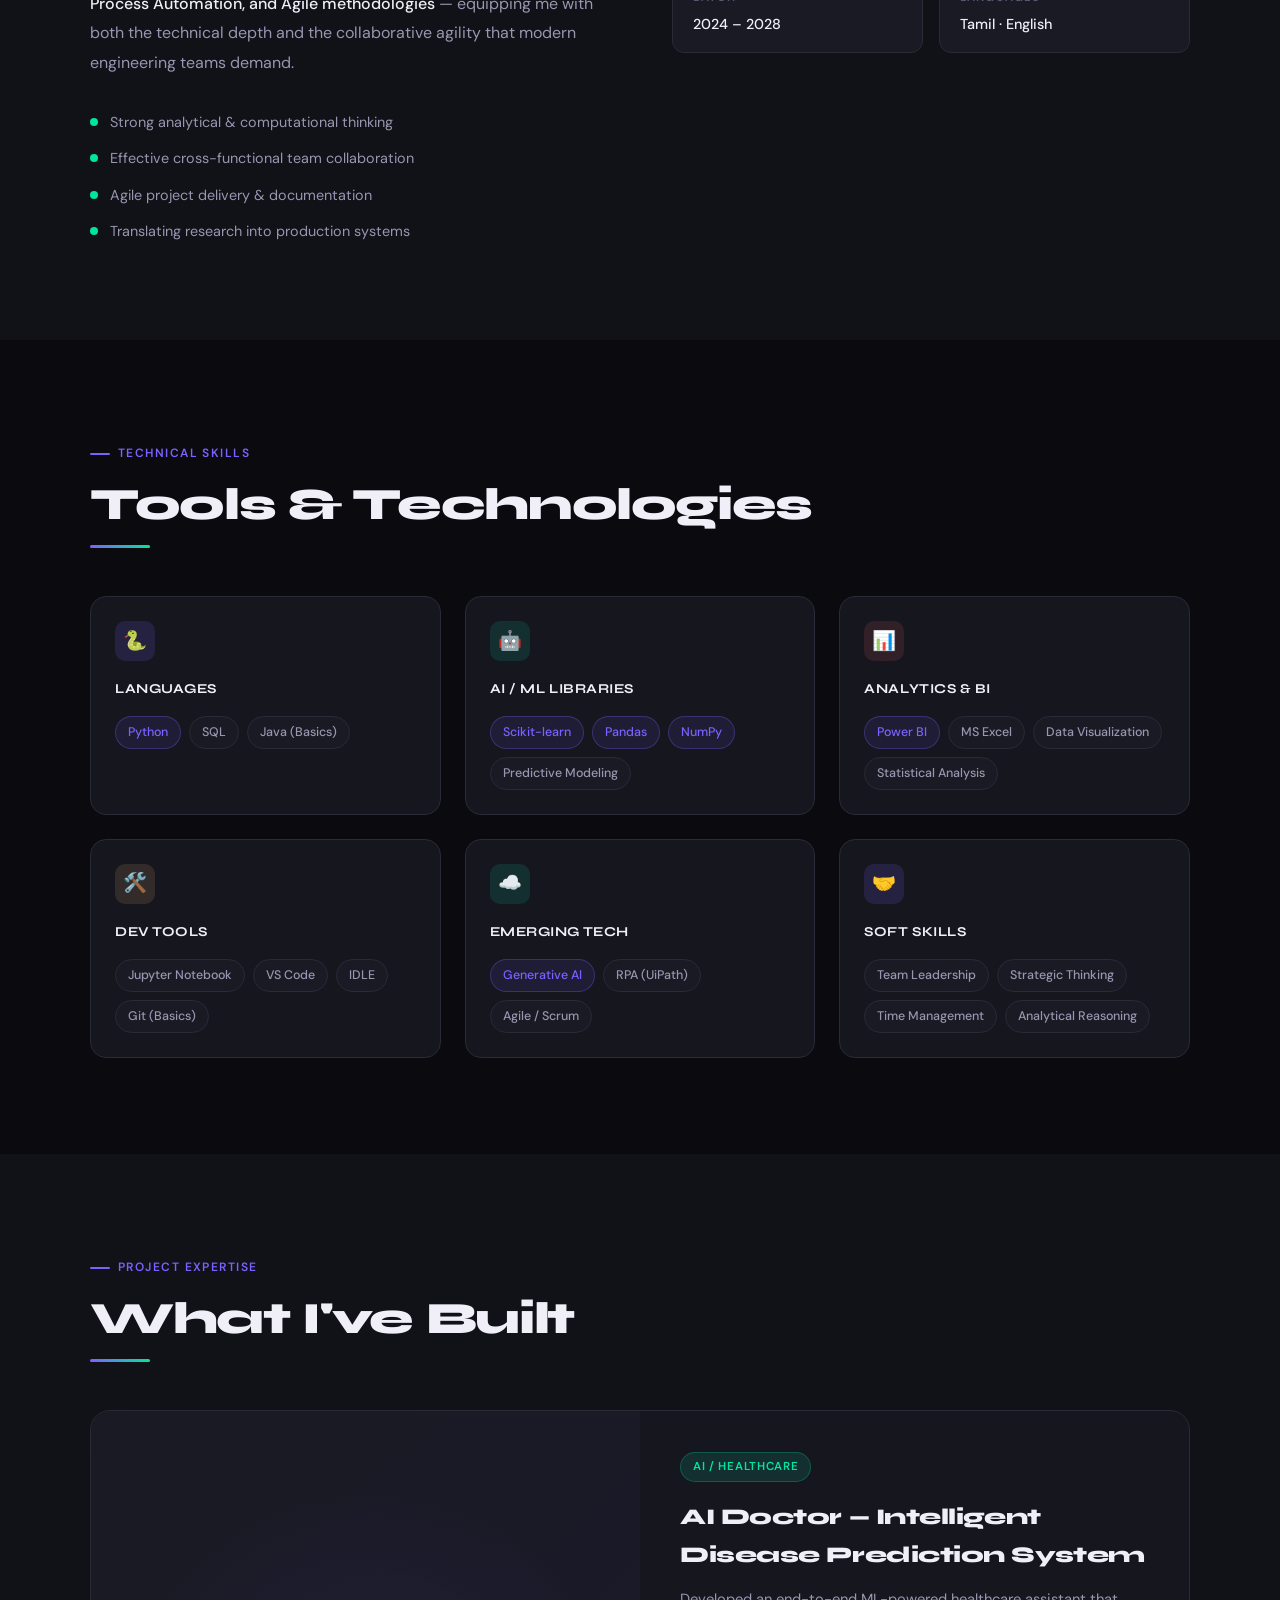
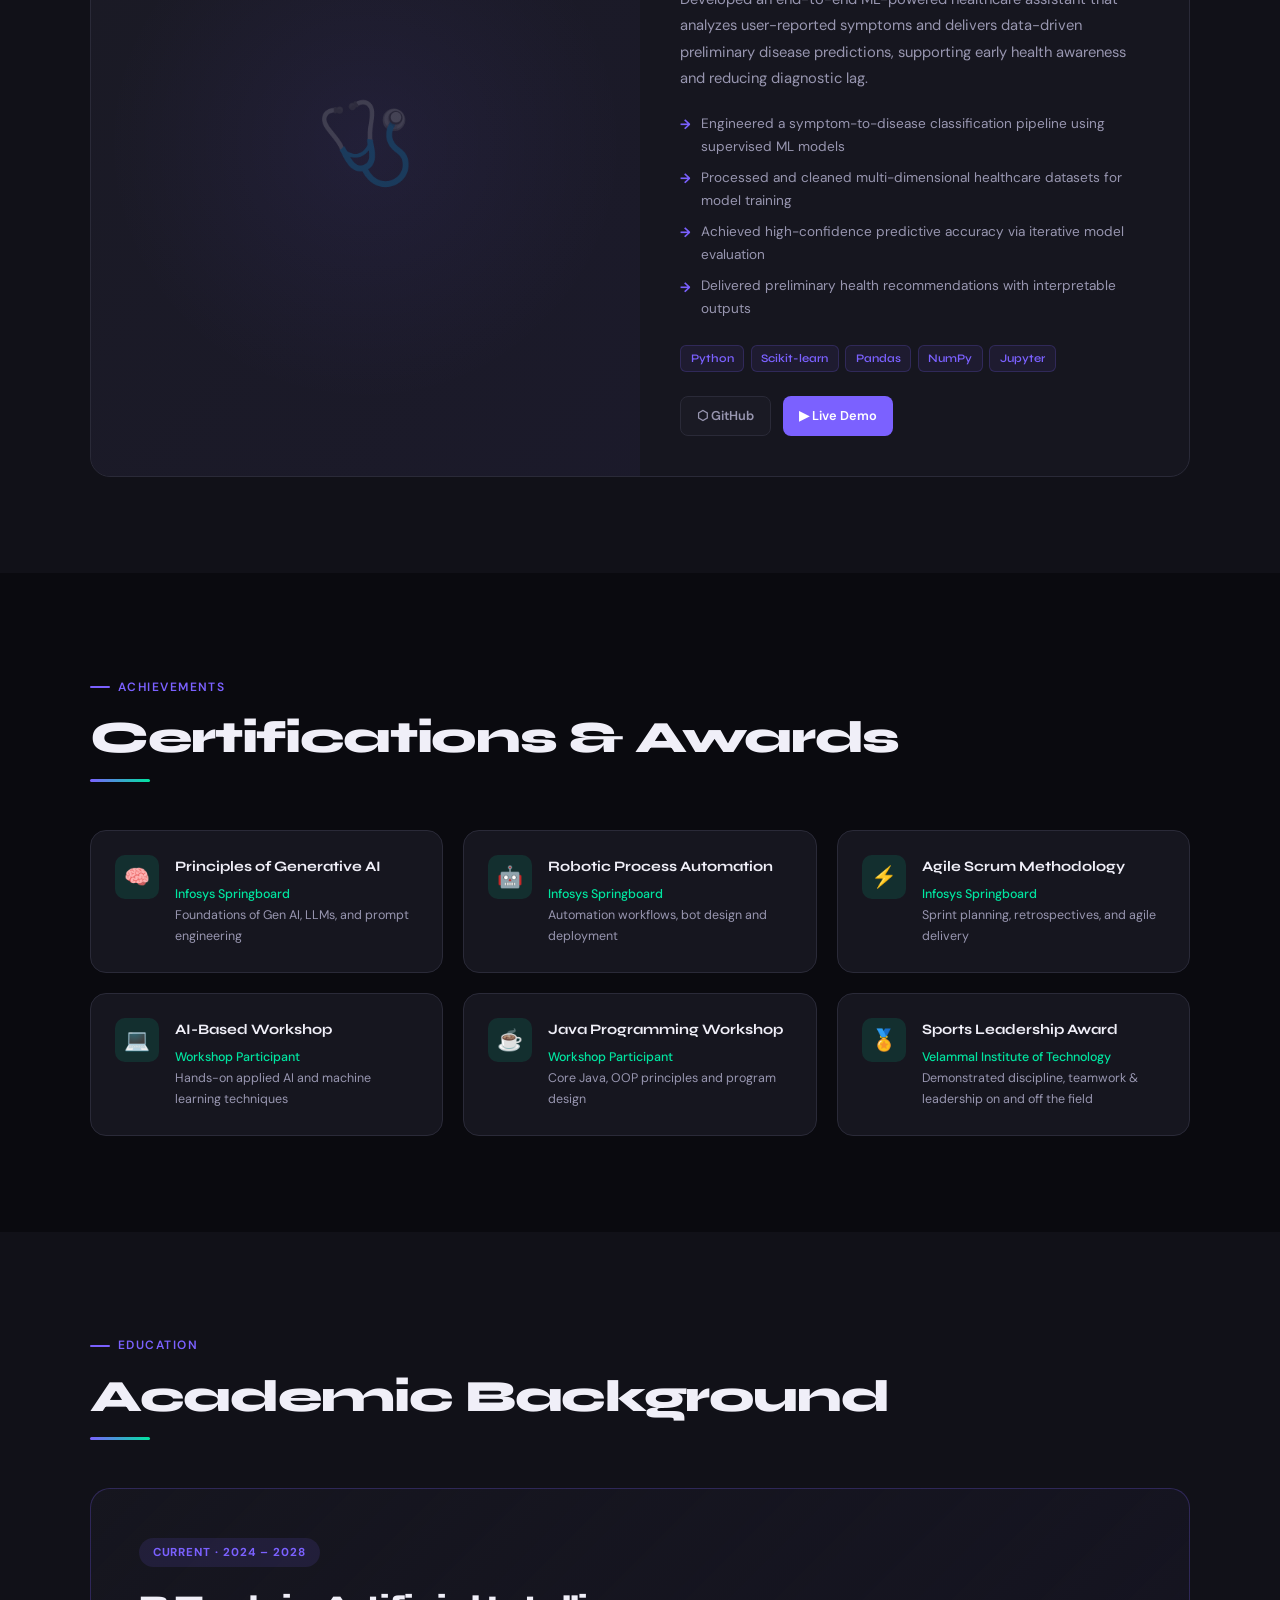
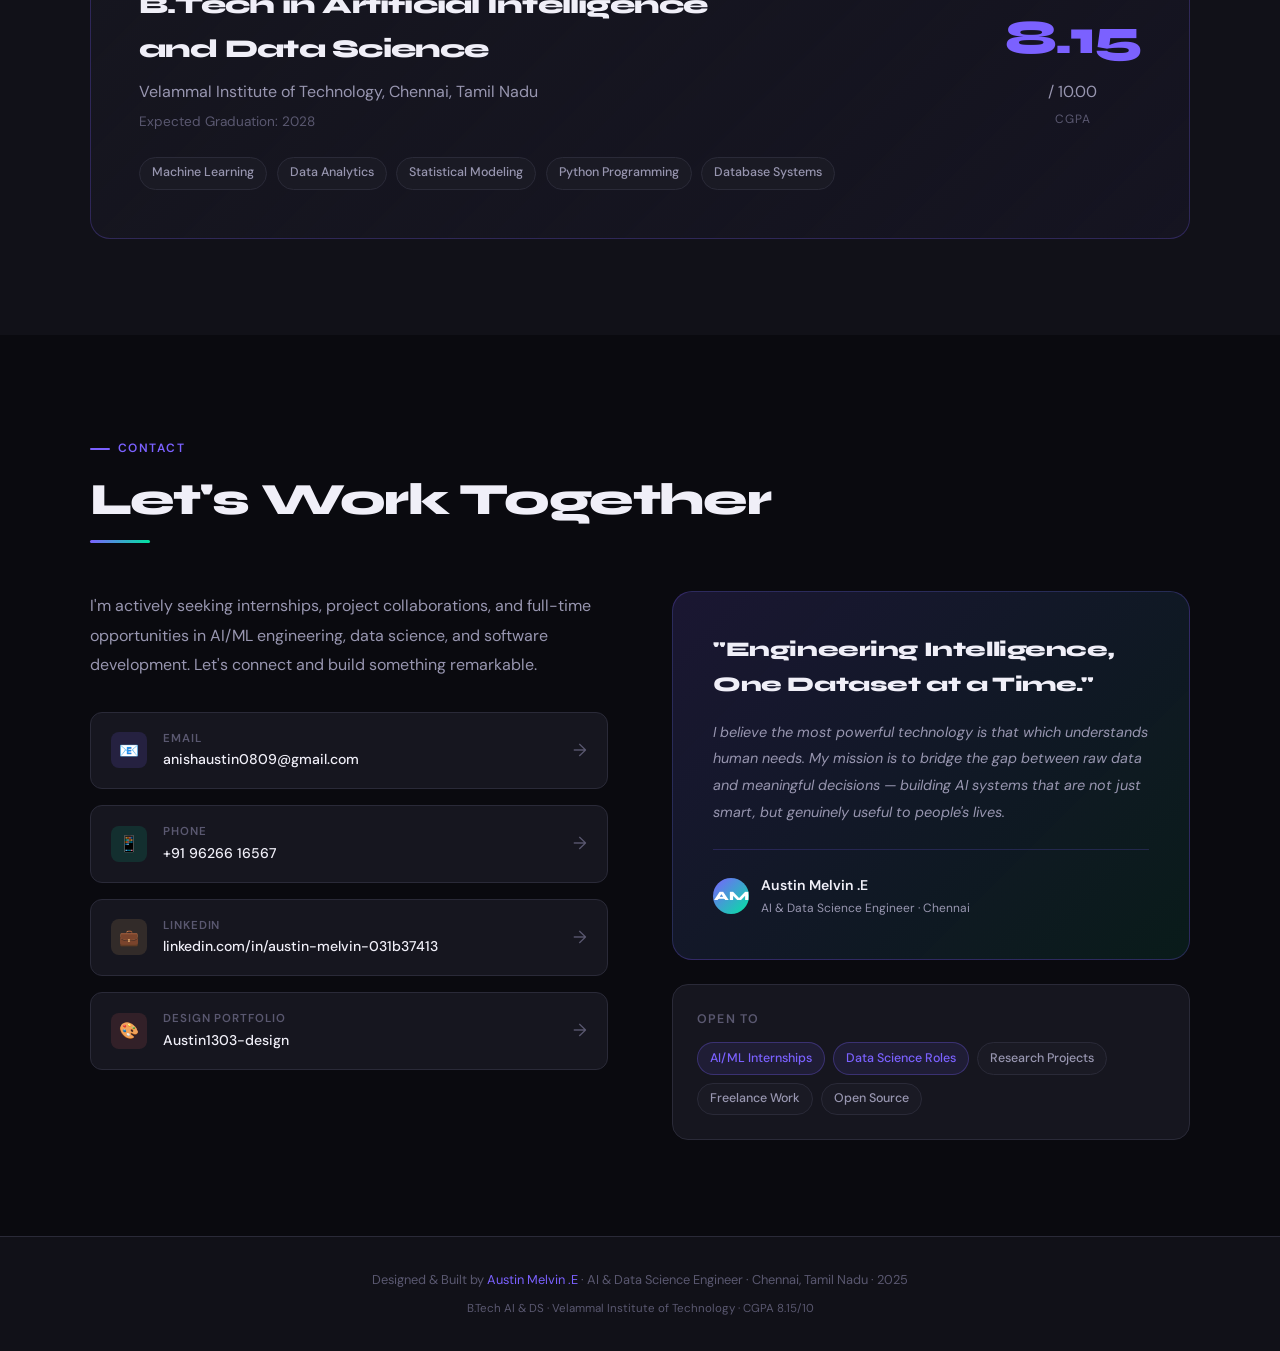
==== commit ebc3f7db: "fix: Update visible LinkedIn username to match new profile URL" ====
--- a/index.html
+++ b/index.html
@@ -515,7 +515,7 @@
             <div class="contact-link-icon ic-amber">💼</div>
             <div class="contact-link-text">
               <div class="contact-link-label">LinkedIn</div>
-              <div class="contact-link-val">linkedin.com/in/Austin-Melvin</div>
+              <div class="contact-link-val">linkedin.com/in/austin-melvin-031b37413</div>
             </div>
             <div class="contact-link-arrow">→</div>
           </a>
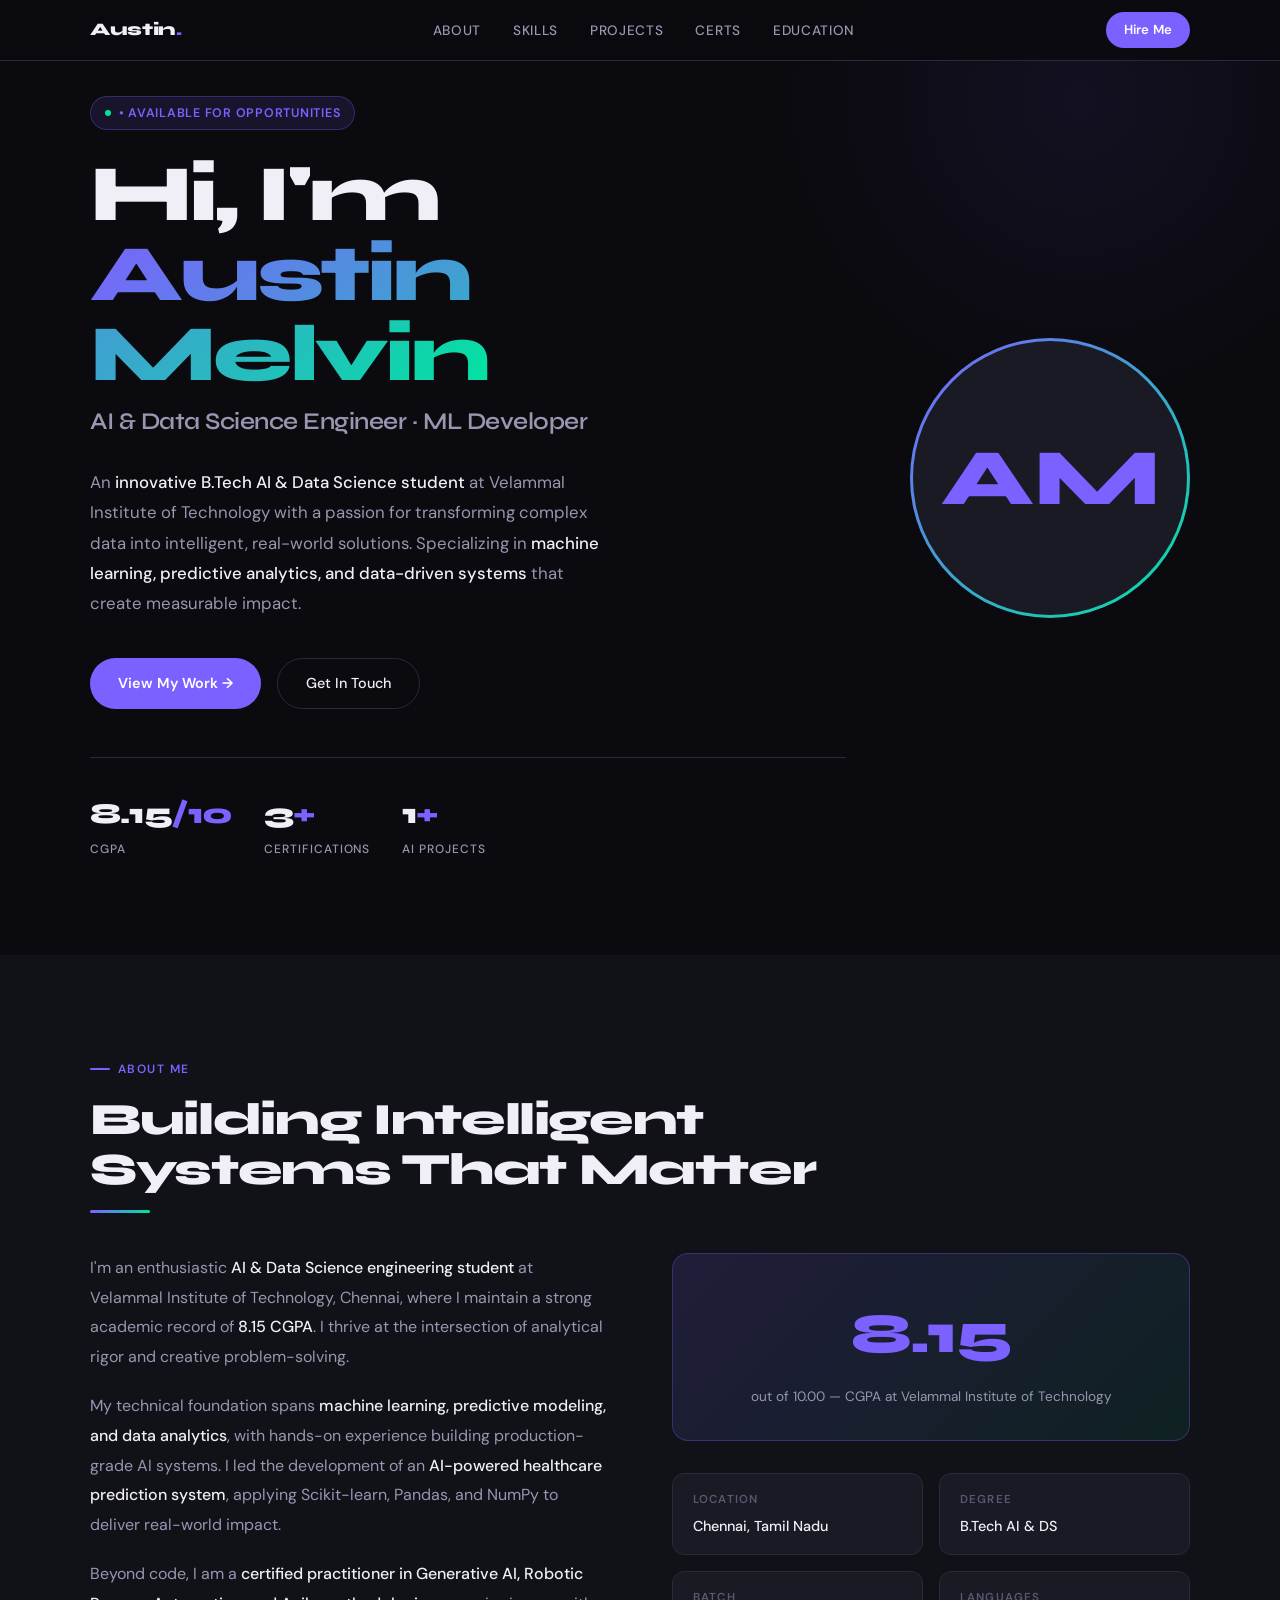
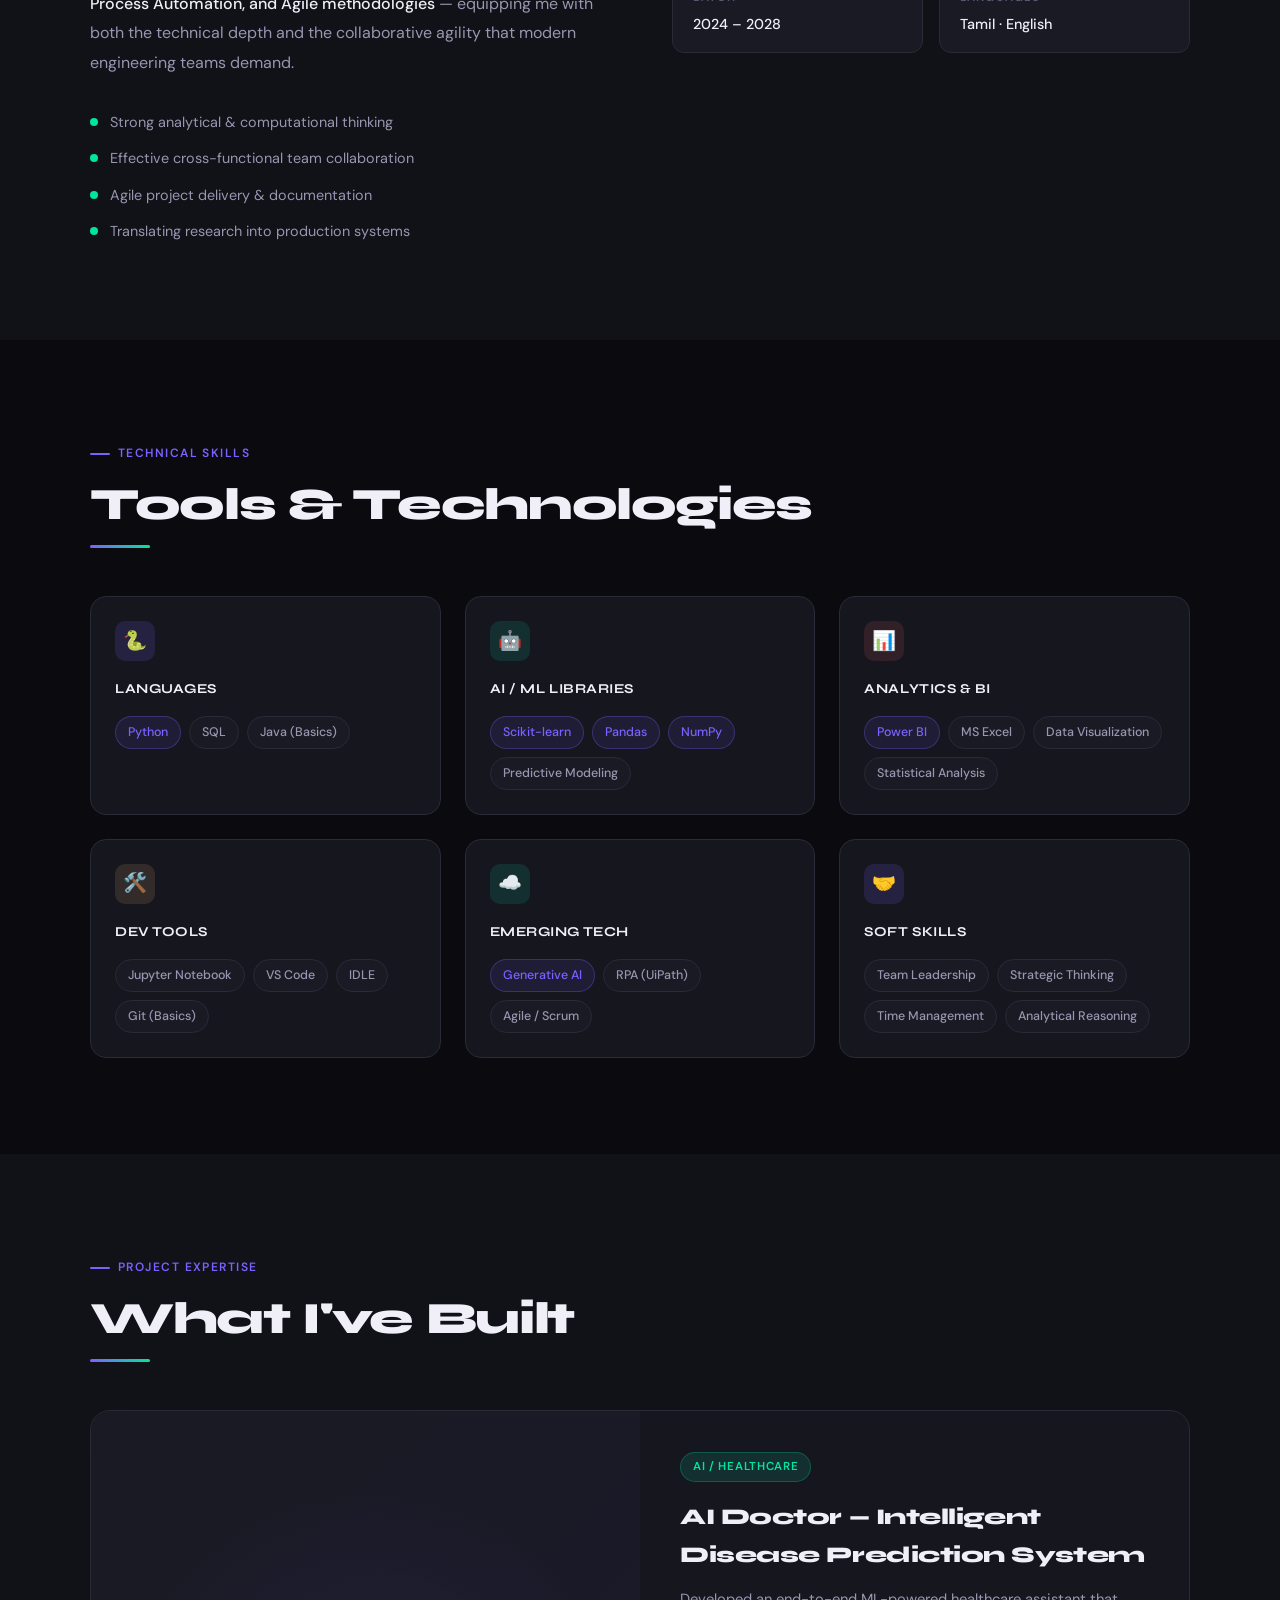
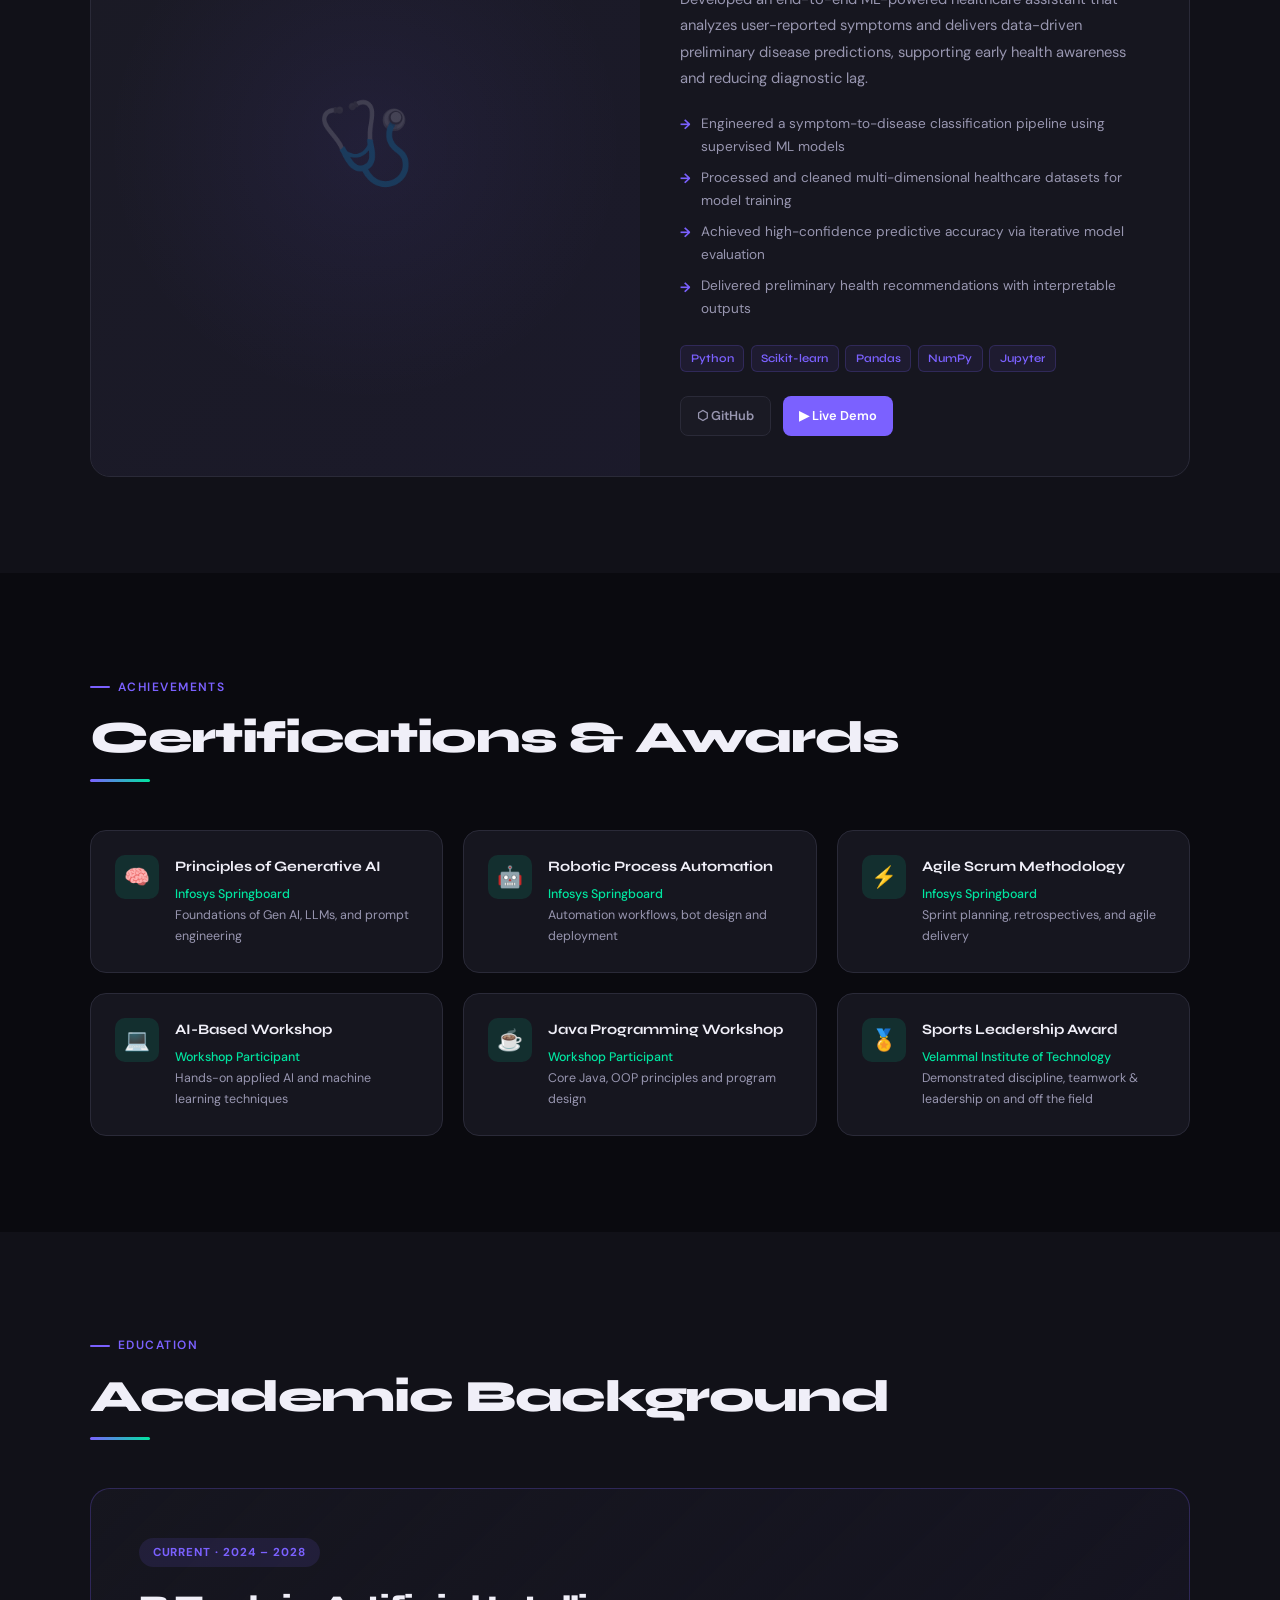
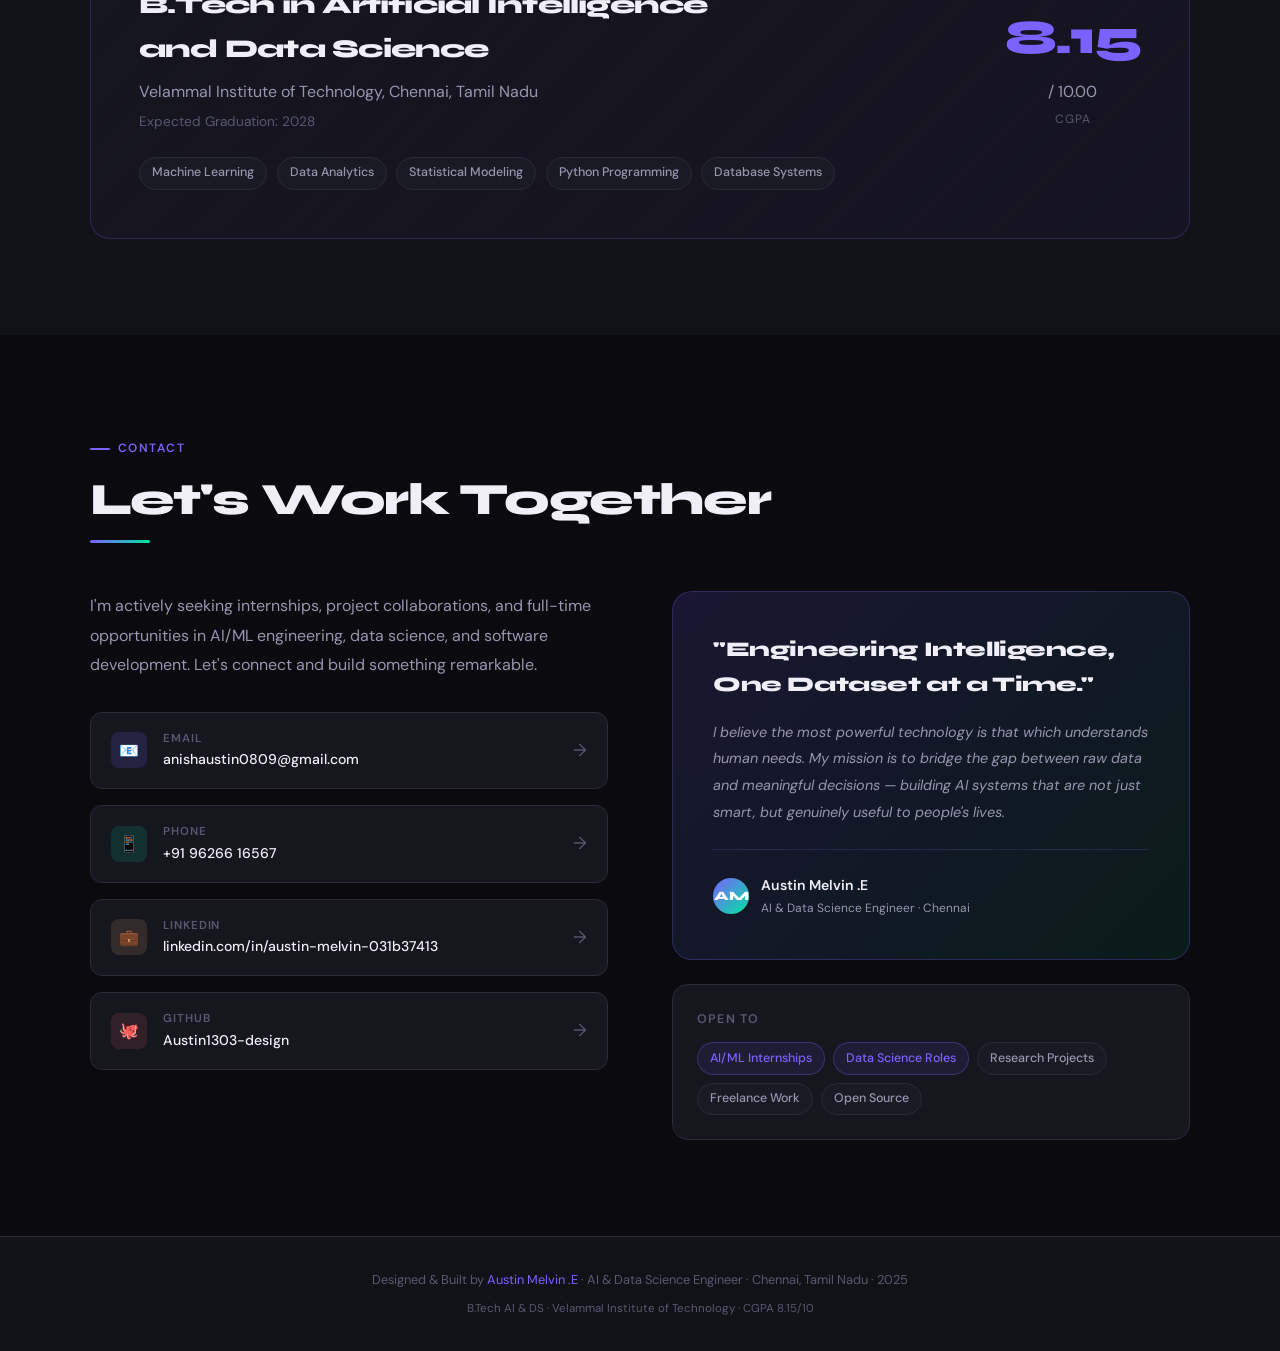
==== commit c1cef1f7: "Update GitHub links" ====
--- a/index.html
+++ b/index.html
@@ -36,6 +36,26 @@
   .nav-cta{background:var(--accent);color:#fff;padding:0.45rem 1.1rem;border-radius:100px;font-size:0.82rem;font-weight:600;text-decoration:none;letter-spacing:0.02em;transition:opacity 0.2s}
   .nav-cta:hover{opacity:0.85}
 
+  .menu-toggle {
+    display: none;
+    flex-direction: column;
+    justify-content: space-between;
+    width: 20px;
+    height: 14px;
+    background: transparent;
+    border: none;
+    cursor: pointer;
+    z-index: 110;
+    padding: 0;
+  }
+  .menu-toggle span {
+    width: 100%;
+    height: 2px;
+    background-color: var(--text);
+    transition: all 0.3s cubic-bezier(0.16, 1, 0.3, 1);
+    border-radius: 2px;
+  }
+
   /* SECTIONS */
   section{padding:6rem 2rem}
   .container{max-width:1100px;margin:0 auto}
@@ -181,8 +201,62 @@
     .hero-visual{display:none}
     .project-card{grid-template-columns:1fr}
     .edu-card{grid-template-columns:1fr}
-    nav{padding:0 1rem}
-    .nav-links{display:none}
+    nav{padding:0 1.5rem}
+    
+    .menu-toggle {
+      display: flex;
+    }
+    
+    .menu-toggle.active span:nth-child(1) {
+      transform: translateY(6px) rotate(45deg);
+    }
+    .menu-toggle.active span:nth-child(2) {
+      opacity: 0;
+    }
+    .menu-toggle.active span:nth-child(3) {
+      transform: translateY(-6px) rotate(-45deg);
+    }
+
+    .nav-links {
+      position: fixed;
+      top: 60px;
+      left: 0;
+      right: 0;
+      background: rgba(10,10,15,0.96);
+      backdrop-filter: blur(20px);
+      border-bottom: 1px solid var(--border);
+      flex-direction: column;
+      gap: 0;
+      padding: 1rem 0;
+      align-items: center;
+      display: flex;
+      opacity: 0;
+      pointer-events: none;
+      transform: translateY(-10px);
+      transition: all 0.3s cubic-bezier(0.16, 1, 0.3, 1);
+    }
+    
+    .nav-links.active {
+      opacity: 1;
+      pointer-events: all;
+      transform: translateY(0);
+    }
+    
+    .nav-links li {
+      width: 100%;
+      text-align: center;
+    }
+    
+    .nav-links a {
+      display: block;
+      padding: 1rem;
+      font-size: 0.95rem;
+      border-bottom: 1px solid rgba(255, 255, 255, 0.02);
+    }
+    
+    .nav-links li:last-child a {
+      border-bottom: none;
+    }
   }
 </style>
 </head>
@@ -198,7 +272,14 @@
       <li><a href="#certifications">Certs</a></li>
       <li><a href="#education">Education</a></li>
     </ul>
-    <a href="#contact" class="nav-cta">Hire Me</a>
+    <div style="display:flex;align-items:center;gap:1rem">
+      <a href="#contact" class="nav-cta">Hire Me</a>
+      <button class="menu-toggle" aria-label="Toggle Navigation">
+        <span></span>
+        <span></span>
+        <span></span>
+      </button>
+    </div>
   </div>
 </nav>
 
@@ -519,10 +600,10 @@
             </div>
             <div class="contact-link-arrow">→</div>
           </a>
-          <a href="https://behance.net/Austin1303-design" target="_blank" class="contact-link">
-            <div class="contact-link-icon ic-coral">🎨</div>
+          <a href="https://github.com/Austin1303-design" target="_blank" class="contact-link">
+            <div class="contact-link-icon ic-coral">🐙</div>
             <div class="contact-link-text">
-              <div class="contact-link-label">Design Portfolio</div>
+              <div class="contact-link-label">GitHub</div>
               <div class="contact-link-val">Austin1303-design</div>
             </div>
             <div class="contact-link-arrow">→</div>
@@ -562,12 +643,34 @@
 </footer>
 
 <script>
+  // Smooth scroll
   document.querySelectorAll('a[href^="#"]').forEach(a=>{
     a.addEventListener('click',e=>{
       const t=document.querySelector(a.getAttribute('href'));
       if(t){e.preventDefault();t.scrollIntoView({behavior:'smooth'})}
     })
   });
+
+  // Mobile menu toggle
+  const menuToggle = document.querySelector('.menu-toggle');
+  const navLinks = document.querySelector('.nav-links');
+  
+  if (menuToggle && navLinks) {
+    menuToggle.addEventListener('click', () => {
+      menuToggle.classList.toggle('active');
+      navLinks.classList.toggle('active');
+    });
+    
+    // Close mobile menu when a link is clicked
+    navLinks.querySelectorAll('a').forEach(link => {
+      link.addEventListener('click', () => {
+        menuToggle.classList.remove('active');
+        navLinks.classList.remove('active');
+      });
+    });
+  }
+
+  // Intersection observer for section fade-in
   const obs=new IntersectionObserver(entries=>{
     entries.forEach(e=>{if(e.isIntersecting)e.target.style.opacity='1'})
   },{threshold:0.1});
